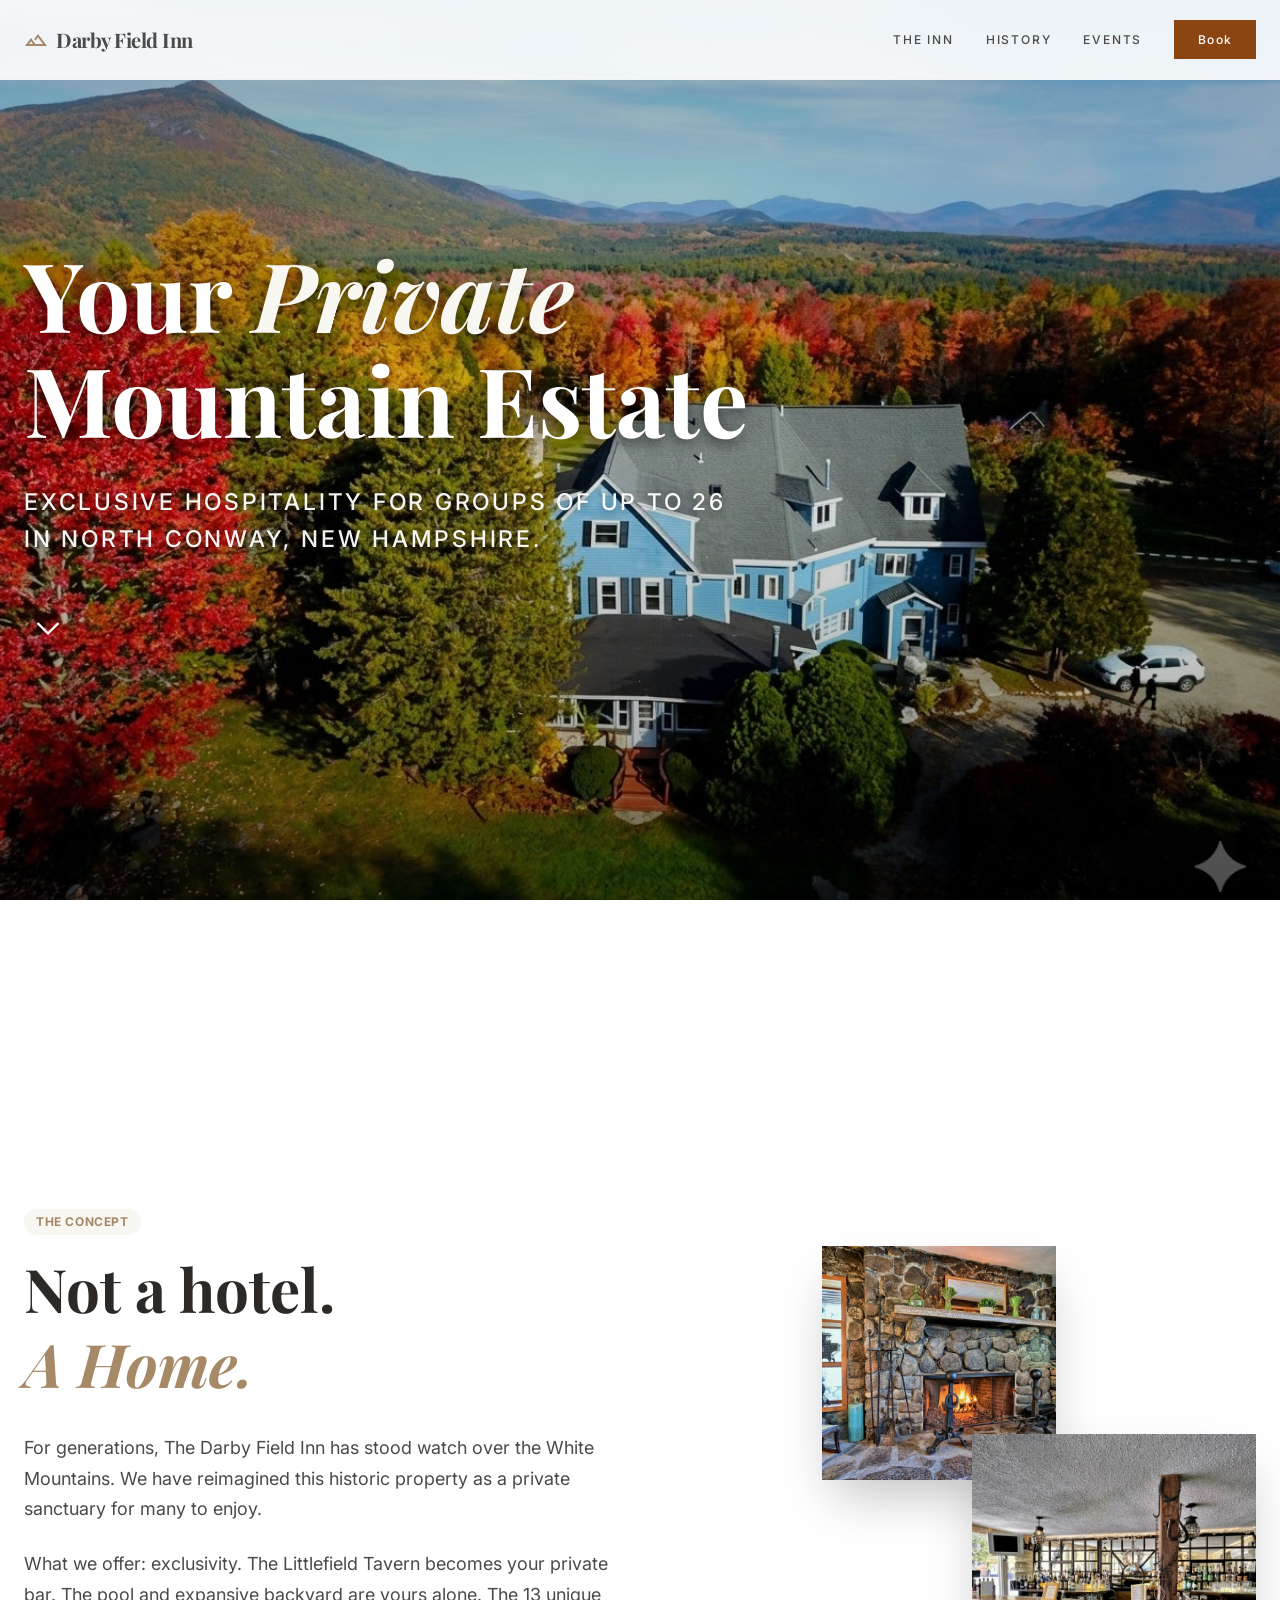
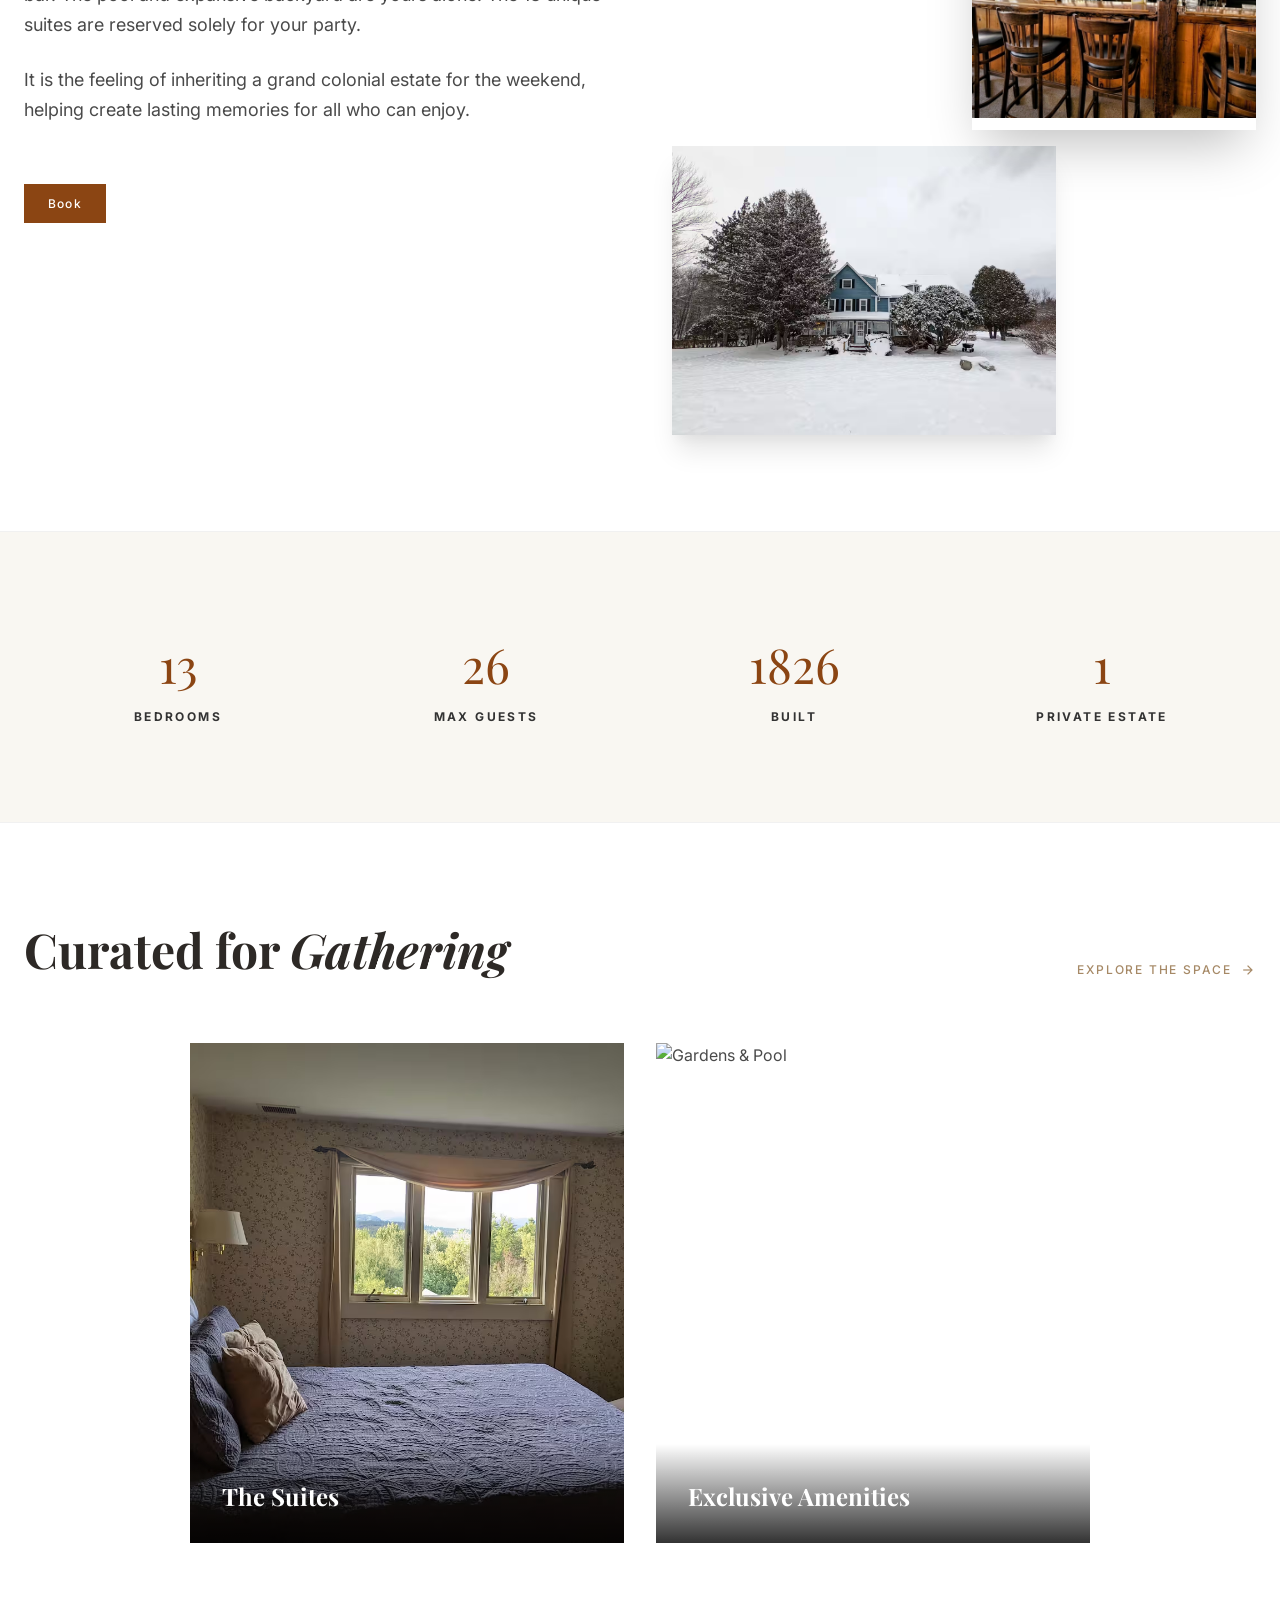
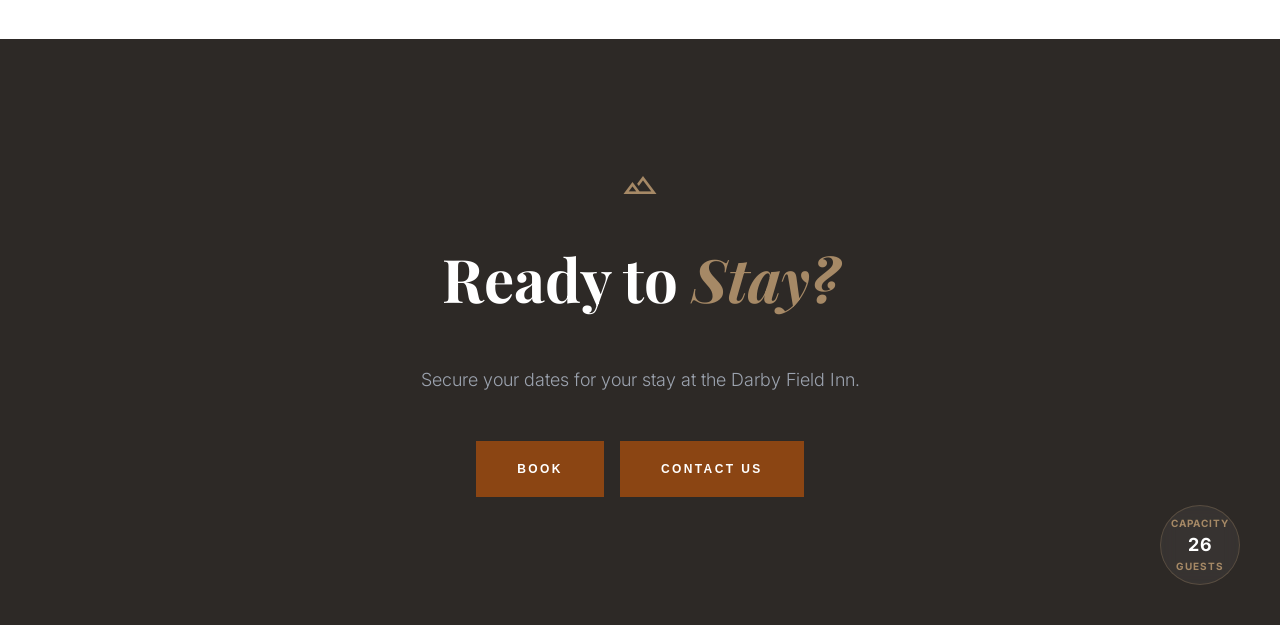
==== index.html @ e60167ac "Add Contact Us button and modal to footers" ====
<!DOCTYPE html>
<html lang="en">

<head>
  <meta charset="UTF-8">
  <meta name="viewport" content="width=device-width, initial-scale=1.0">
  <title>Darby Field Inn | Luxury Mountain Retreat</title>
  <meta name="description"
    content="Exclusive hospitality for groups of up to 26 in North Conway, New Hampshire. Your private sanctuary in the White Mountains.">

  <!-- Design System -->
  <link rel="stylesheet" href="design-system/css/index.css">

  <!-- Material Symbols -->
  <link href="https://fonts.googleapis.com/css2?family=Material+Symbols+Outlined:opsz,wght,FILL,GRAD@24,400,0,0"
    rel="stylesheet">

  <style>
    /* Hero specific styles */
    .hero {
      background: url('assets/images/Darby home hero.jpg') no-repeat center center/cover;
      height: 100vh;
      display: flex;
      align-items: center;
      position: relative;
    }

    .hero-content {
      z-index: 2;
    }

    .animate-float {
      animation: float 3s ease-in-out infinite;
    }

    @keyframes float {

      0%,
      100% {
        transform: translateY(0);
      }

      50% {
        transform: translateY(-10px);
      }
    }

    /* Stats Item */
    .stat-item {
      text-align: center;
    }

    .stat-value {
      font-size: var(--font-size-5xl);
      color: var(--color-primary);
      margin-bottom: var(--spacing-2);
      font-family: var(--font-family-display);
    }

    .stat-label {
      font-size: var(--font-size-xs);
      font-weight: var(--font-weight-bold);
      text-transform: uppercase;
      letter-spacing: 0.2em;
      color: var(--color-gray-dark);
    }

    /* Card Image Overlays */
    .card-grid-item {
      position: relative;
      height: 500px;
      overflow: hidden;
    }

    .card-grid-item img {
      width: 100%;
      height: 100%;
      object-fit: cover;
      transition: transform var(--transition-slow);
    }

    .card-grid-item:hover img {
      transform: scale(1.05);
    }

    .card-overlay {
      position: absolute;
      bottom: 0;
      left: 0;
      right: 0;
      padding: var(--spacing-8);
      background: linear-gradient(transparent, rgba(0, 0, 0, 0.8));
      color: var(--color-white);
    }

    /* Capacity Badge */
    .capacity-badge {
      position: absolute;
      bottom: 2.5rem;
      right: 2.5rem;
      width: 5rem;
      height: 5rem;
      border-radius: 9999px;
      border: 1px solid rgba(166, 137, 102, 0.3);
      display: flex;
      flex-direction: column;
      align-items: center;
      justify-content: center;
      background: rgba(255, 255, 255, 0.05);
      backdrop-filter: blur(8px);
      font-size: 10px;
      text-transform: uppercase;
      letter-spacing: 0.1em;
      font-weight: 700;
      z-index: 20;
    }

    .capacity-badge span:not(.number) {
      color: var(--color-estate-gold);
    }

    .capacity-badge .number {
      font-size: 1.125rem;
      font-weight: 700;
      line-height: 1.75rem;
      color: white;
    }
  </style>
</head>

<body>

  <!-- Navigation -->
  <nav class="fixed top-0 w-full z-50 bg-white/90 dark:bg-zinc-900/90 backdrop-blur-sm border-b border-gray-100 dark:border-zinc-800"
    style="position: fixed; top: 0; width: 100%; z-index: 100; background: rgba(255,255,255,0.9); backdrop-filter: blur(10px); border-bottom: 1px solid var(--color-gray-soft); height: 80px;">
    <div class="max-w-7xl mx-auto px-6 h-20 flex items-center justify-between" style="height: 100%; display: flex; align-items: center; justify-content: space-between; max-width: 1280px; margin: 0 auto; padding: 0 1.5rem;">
      <div class="flex items-center gap-2" style="display: flex; align-items: center; gap: 8px;">
        <span class="material-symbols-outlined text-gold">landscape</span>
        <span class="font-display text-xl tracking-tight font-bold"
          style="font-family: var(--font-family-display); font-weight: bold; font-size: 1.25rem; letter-spacing: -0.025em;">Darby Field Inn</span>
      </div>
      <div class="hidden md:flex items-center space-x-8 text-xs uppercase tracking-widest font-medium" style="display: flex; align-items: center; gap: 2rem; font-size: 0.75rem; text-transform: uppercase; letter-spacing: 0.1em; font-weight: 500;">
        <a href="Estate%20page/the-estate.html" class="nav-link" style="text-decoration: none; color: inherit; transition: color 0.2s;">The Inn</a>
        <a href="History%20page/history.html" class="nav-link" style="text-decoration: none; color: inherit; transition: color 0.2s;">History</a>
        <a href="Events%20page/events.html" class="nav-link" style="text-decoration: none; color: inherit; transition: color 0.2s;">Events</a>
        <button class="button">Book</button>
      </div>
    </div>
  </nav>

  <!-- Hero Section -->
  <section class="hero">
    <div class="hero-gradient-overlay absolute inset-0"></div>
    <div class="container hero-content text-white">
      <h1
        style="font-family: var(--font-family-display); font-size: 6rem; max-width: 900px; line-height: 1.1; color: var(--color-white); text-shadow: 0 4px 15px rgba(0,0,0,0.6);">
        Your <span class="serif-italic" style="color: var(--color-estate-cream);">Private</span><br>Mountain Estate
      </h1>
      <p class="uppercase-tracking-wide"
        style="font-size: clamp(1.125rem, 1.8vw, 1.5rem); margin-top: var(--spacing-8); max-width: 720px; opacity: 0.95; font-weight: 500; letter-spacing: 0.12em; line-height: 1.6; text-shadow: 0 2px 10px rgba(0,0,0,0.45);">
        Exclusive hospitality for groups of up to 26 in North Conway, New Hampshire.
      </p>
      <div style="margin-top: var(--spacing-12);">
        <span class="material-symbols-outlined animate-float"
          style="font-size: 3rem; font-weight: 300;">expand_more</span>
      </div>
    </div>
  </section>

  <!-- Concept Section -->
  <section class="py-24">
    <div class="container grid lg:grid-cols-2 gap-16 items-center">
      <div>
        <span class="badge" style="margin-bottom: var(--spacing-4);">The Concept</span>
        <h2 style="font-size: var(--font-size-6xl); margin-bottom: var(--spacing-8);">
          Not a hotel.<br><span class="serif-italic text-gold">A Home.</span>
        </h2>
        <div style="color: var(--color-text-body); font-size: var(--font-size-lg); line-height: 1.7;">
          <p style="margin-bottom: var(--spacing-6);">
            For generations, The Darby Field Inn has stood watch over the White Mountains. 
            We have reimagined this historic property as a private sanctuary for many to enjoy.
          </p>
          <p style="margin-bottom: var(--spacing-6);">
            What we offer: exclusivity. The Littlefield Tavern becomes your private bar. 
            The pool and expansive backyard are yours alone. The 13 unique suites are reserved solely for your party.
          </p>
          <p>
            It is the feeling of inheriting a grand colonial estate for the weekend, 
            helping create lasting memories for all who can enjoy.
          </p>
        </div>
        <button class="button" style="margin-top: var(--spacing-10);">Book</button>
      </div>

      <!-- Overlapping Images -->
      <div class="grid grid-cols-12 grid-rows-12 gap-4 h-[600px] relative">
        <div class="col-span-8 row-span-8 overflow-hidden" style="box-shadow: var(--shadow-xl);">
          <img
            src="assets/images/Darby house winter.avif"
            alt="Darby Field Inn in winter">
        </div>
        <div class="col-start-4 col-span-5 row-start-5 row-span-4 z-10 border-8 border-white shadow-2xl">
          <img
            src="assets/images/Darby fireplace new.png"
            alt="Cozy fireplace detail">
        </div>
        <div class="col-start-7 col-span-6 row-start-8 row-span-5 z-20 border-8 border-white shadow-2xl">
          <img
            src="assets/images/Darby tavern bar new.png"
            alt="The Littlefield Tavern bar">
        </div>
      </div>
    </div>
  </section>

  <!-- Stats Section -->
  <section class="py-24"
    style="background-color: var(--color-estate-cream); border-top: 1px solid var(--color-gray-soft); border-bottom: 1px solid var(--color-gray-soft);">
    <div class="container grid grid-cols-4 gap-12">
      <div class="stat-item">
        <div class="stat-value">13</div>
        <div class="stat-label">Bedrooms</div>
      </div>
      <div class="stat-item">
        <div class="stat-value">26</div>
        <div class="stat-label">Max Guests</div>
      </div>
      <div class="stat-item">
        <div class="stat-value">1826</div>
        <div class="stat-label">Built</div>
      </div>
      <div class="stat-item">
        <div class="stat-value">1</div>
        <div class="stat-label">Private Estate</div>
      </div>
    </div>
  </section>

  <!-- Spaces Section -->
  <section class="py-24">
    <div class="container">
      <div
        style="display: flex; align-items: flex-end; justify-content: space-between; margin-bottom: var(--spacing-16);">
        <h2 style="font-size: var(--font-size-5xl);">Curated for <span class="serif-italic">Gathering</span></h2>
        <a href="Estate%20page/the-estate.html" class="nav-link"
          style="display: flex; align-items: center; gap: 8px; color: var(--color-estate-gold);">
          Explore the Space
          <span class="material-symbols-outlined" style="font-size: 1rem;">arrow_forward</span>
        </a>
      </div>

      <div class="grid grid-cols-1 lg:grid-cols-2 gap-8 mx-auto" style="max-width: 900px;">
        <!-- Suites -->
        <div class="card-grid-item">
          <img
            src="assets/images/Darby Bedroom.avif"
            alt="The Suites">
          <div class="card-overlay">
            <h3 style="color: white; font-size: var(--font-size-2xl); margin-top: 5px;">The Suites</h3>
          </div>
        </div>

        <!-- Grounds -->
        <div class="card-grid-item">
          <img
            src="assets/images/Darby Pool.png"
            alt="Gardens & Pool">
          <div class="card-overlay">
            <h3 style="color: white; font-size: var(--font-size-2xl); margin-top: 5px;">Exclusive Amenities</h3>
          </div>
        </div>
      </div>
    </div>
  </section>

  <!-- Footer -->
  <footer class="py-32 relative overflow-hidden" style="background-color: var(--color-estate-brown); color: white; display: flex; justify-content: center; align-items: center; text-align: center;">
    <div class="relative z-10" style="max-width: 48rem; width: 100%; padding-left: 1.5rem; padding-right: 1.5rem; display: flex; flex-direction: column; align-items: center;">
      <div style="margin-bottom: 2rem;">
        <span class="material-symbols-outlined text-4xl text-gold" style="font-size: 2.25rem; color: var(--color-estate-gold);">landscape</span>
      </div>
      <h2 class="font-display leading-tight" style="font-size: clamp(3rem, 5vw, 3.75rem); margin-bottom: 2rem; color: white; text-align: center;">
        Ready to <span class="serif-italic" style="color: var(--color-estate-gold);">Stay?</span>
      </h2>
      <p style="color: #9CA3AF; margin-bottom: 3rem; font-size: 1.125rem; font-weight: 300; font-family: var(--font-family-sans); text-align: center; max-width: 42rem;">
        Secure your dates for your stay at the Darby Field Inn.
      </p>
      <div style="display: flex; gap: 1rem; flex-wrap: wrap; justify-content: center;">
        <button class="hover:bg-opacity-90 transition-all" 
                style="background-color: var(--color-primary); color: white; padding: 1.25rem 2.5rem; border: 1px solid var(--color-primary); font-size: 0.75rem; font-weight: 700; text-transform: uppercase; letter-spacing: 0.2em; cursor: pointer;">
          Book
        </button>
        <button class="hover:bg-opacity-90 transition-all" onclick="openModal()"
                style="background-color: var(--color-primary); color: white; padding: 1.25rem 2.5rem; border: 1px solid var(--color-primary); font-size: 0.75rem; font-weight: 700; text-transform: uppercase; letter-spacing: 0.2em; cursor: pointer;">
          Contact Us
        </button>
      </div>
    </div>

    <div class="capacity-badge">
      <span>Capacity</span>
      <span class="number">26</span>
      <span>Guests</span>
    </div>
  </footer>

  <div id="contactModal" tabindex="-1" aria-hidden="true" style="position: fixed; top: 0; left: 0; right: 0; bottom: 0; z-index: 1000; background-color: rgba(0,0,0,0.6); display: none; align-items: center; justify-content: center; backdrop-filter: blur(4px);">
      <div style="position: relative; padding: 1rem; width: 100%; max-width: 32rem; max-height: 100%;">
          <div style="position: relative; background-color: white; box-shadow: 0 10px 15px -3px rgba(0, 0, 0, 0.1), 0 4px 6px -2px rgba(0, 0, 0, 0.05); border: 1px solid var(--color-estate-gold); border-radius: 2px;">
              <div style="display: flex; align-items: center; justify-content: space-between; padding: 1.5rem; border-bottom: 1px solid var(--color-gray-soft);">
                  <h3 style="font-size: 1.5rem; font-weight: 600; color: #111827; font-family: var(--font-family-display);">
                      Contact Us
                  </h3>
                  <button type="button" onclick="closeModal()" style="color: #9CA3AF; background: transparent; border: none; cursor: pointer; display: flex; align-items: center; justify-content: center; width: 2rem; height: 2rem;">
                      <svg style="width: 1rem; height: 1rem;" aria-hidden="true" xmlns="http://www.w3.org/2000/svg" fill="none" viewBox="0 0 14 14">
                          <path stroke="currentColor" stroke-linecap="round" stroke-linejoin="round" stroke-width="2" d="m1 1 6 6m0 0 6 6M7 7l6-6M7 7l-6 6"/>
                      </svg>
                      <span style="position: absolute; width: 1px; height: 1px; padding: 0; margin: -1px; overflow: hidden; clip: rect(0, 0, 0, 0); border: 0;">Close modal</span>
                  </button>
              </div>
              <div style="padding: 1.5rem;">
                  <p style="font-size: 1rem; line-height: 1.7; color: #4B5563; font-family: var(--font-family-sans);">
                      We are currently taking inquiries for all booking forms through our Airbnb listing. Please navigate through our booking links to find contact information and contact us through there. Thank you!
                  </p>
              </div>
          </div>
      </div>
  </div>
  <script>
    function openModal() {
        document.getElementById('contactModal').style.display = 'flex';
        document.body.style.overflow = 'hidden';
    }
    function closeModal() {
        document.getElementById('contactModal').style.display = 'none';
        document.body.style.overflow = '';
    }
    window.onclick = function(event) {
        var modal = document.getElementById('contactModal');
        if (event.target == modal) {
            closeModal();
        }
    }
  </script>

</body>

</html>
---- design-system/css/index.css ----
@import 'tokens.css';
@import 'typography.css';
@import 'layout.css';
@import 'components.css';

/* Global Styles */
* {
    box-sizing: border-box;
}

body {
    margin: 0;
    padding: 0;
    background-color: var(--color-white);
}

img {
    max-width: 100%;
    display: block;
}

a {
    text-decoration: none;
    color: inherit;
}

/* Custom Base Styles */
section {
    position: relative;
}

.hero-gradient-overlay {
    background: linear-gradient(to bottom, rgba(0, 0, 0, 0.3) 0%, rgba(0, 0, 0, 0.1) 50%, rgba(0, 0, 0, 0.4) 100%);
}

.text-white {
    color: var(--color-white);
}

.text-gold {
    color: var(--color-estate-gold);
}

.text-cream {
    color: var(--color-estate-cream);
}

.bg-cream {
    background-color: var(--color-estate-cream);
}

.bg-dark {
    background-color: var(--color-black);
}

.border-gold {
    border-color: var(--color-estate-gold);
}

.z-10 {
    z-index: 10;
}

.z-20 {
    z-index: 20;
}

.z-50 {
    z-index: 50;
}

.pt-20 {
    padding-top: 5rem;
}

.pb-24 {
    padding-bottom: 6rem;
}

.py-24 {
    padding-top: 6rem;
    padding-bottom: 6rem;
}

.py-32 {
    padding-top: 8rem;
    padding-bottom: 8rem;
}

.gap-16 {
    gap: 4rem;
}

.gap-8 {
    gap: 2rem;
}

.gap-4 {
    gap: 1rem;
}

.grid-cols-12 {
    grid-template-columns: repeat(12, 1fr);
}

.grid-rows-12 {
    grid-template-rows: repeat(12, 1fr);
}

.col-span-8 {
    grid-column: span 8 / span 8;
}

.col-span-5 {
    grid-column: span 5 / span 5;
}

.col-span-6 {
    grid-column: span 6 / span 6;
}

.row-span-8 {
    grid-row: span 8 / span 8;
}

.row-span-4 {
    grid-row: span 4 / span 4;
}

.row-span-5 {
    grid-row: span 5 / span 5;
}

.col-start-4 {
    grid-column-start: 4;
}

.col-start-7 {
    grid-column-start: 7;
}

.row-start-5 {
    grid-row-start: 5;
}

.row-start-8 {
    grid-row-start: 8;
}

.shadow-2xl {
    box-shadow: var(--shadow-2xl);
}

.border-8 {
    border-width: 8px;
}

.border-white {
    border-color: var(--color-white);
}
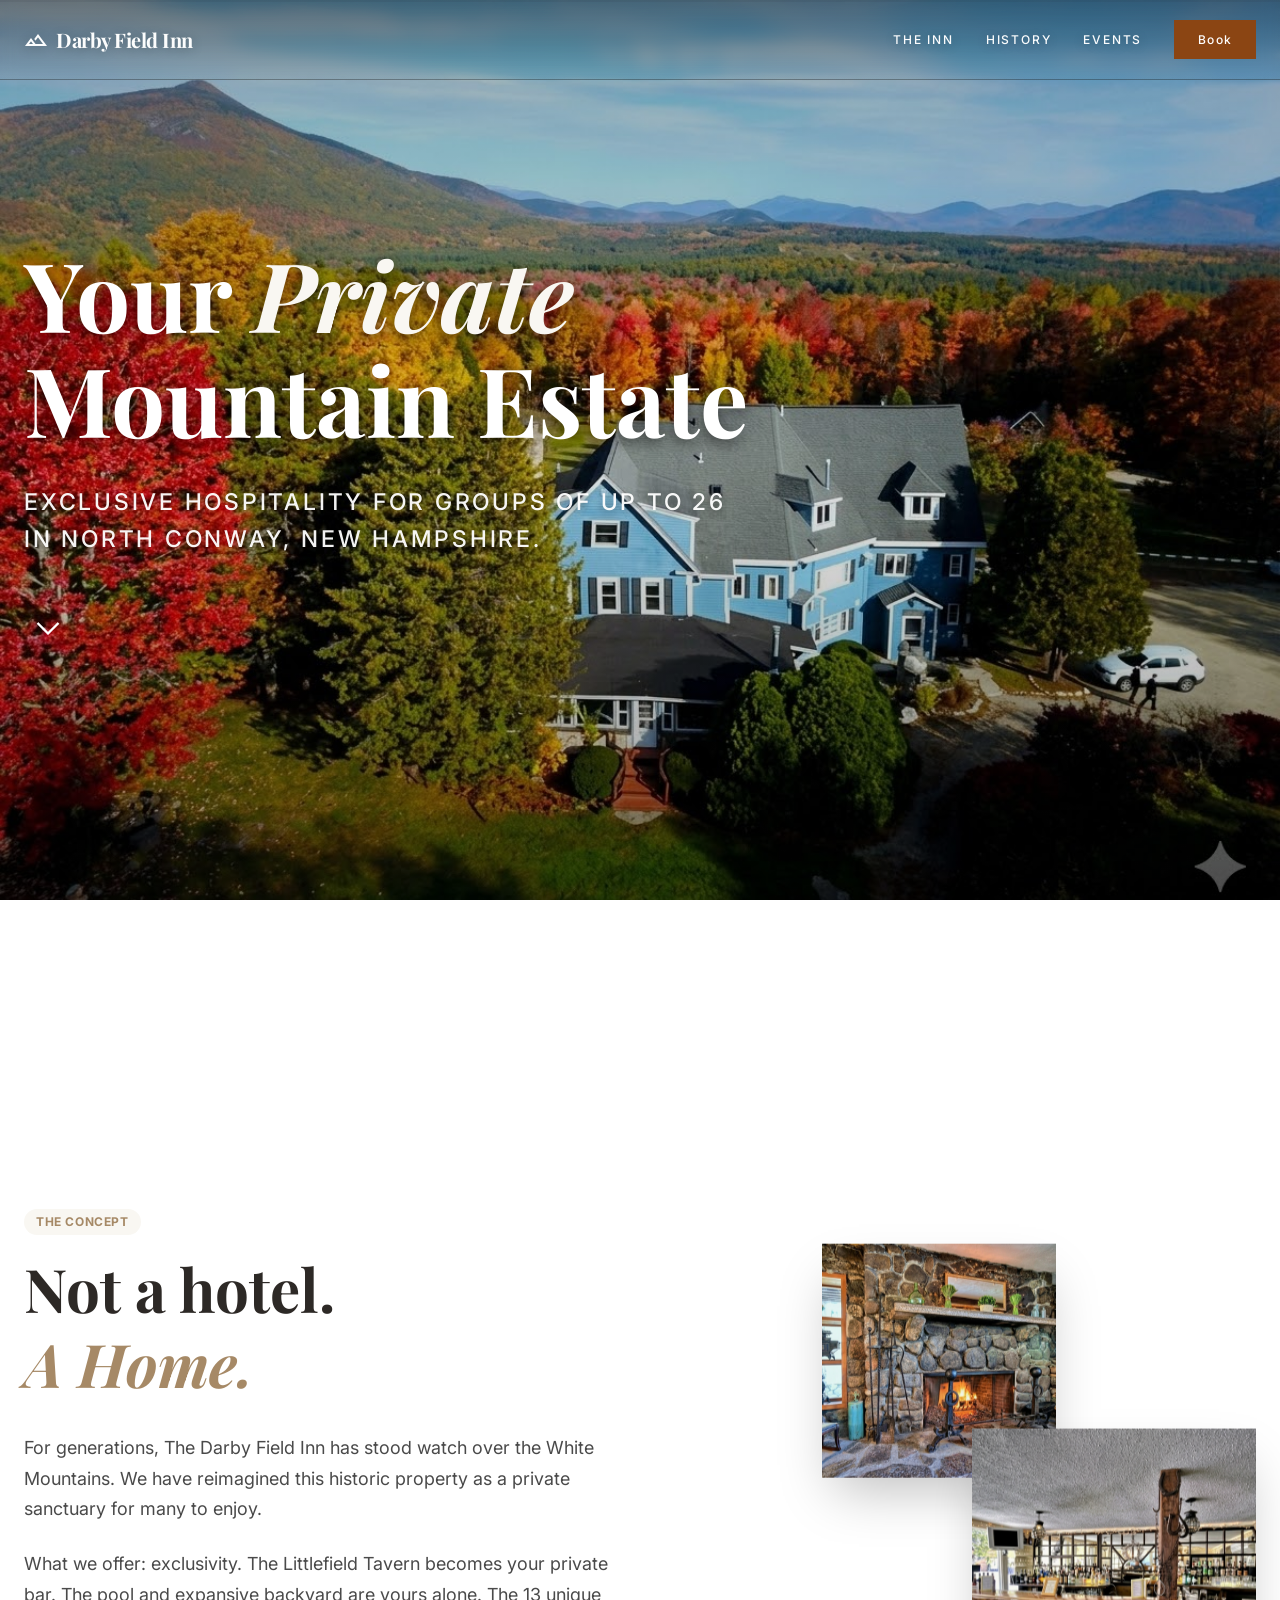
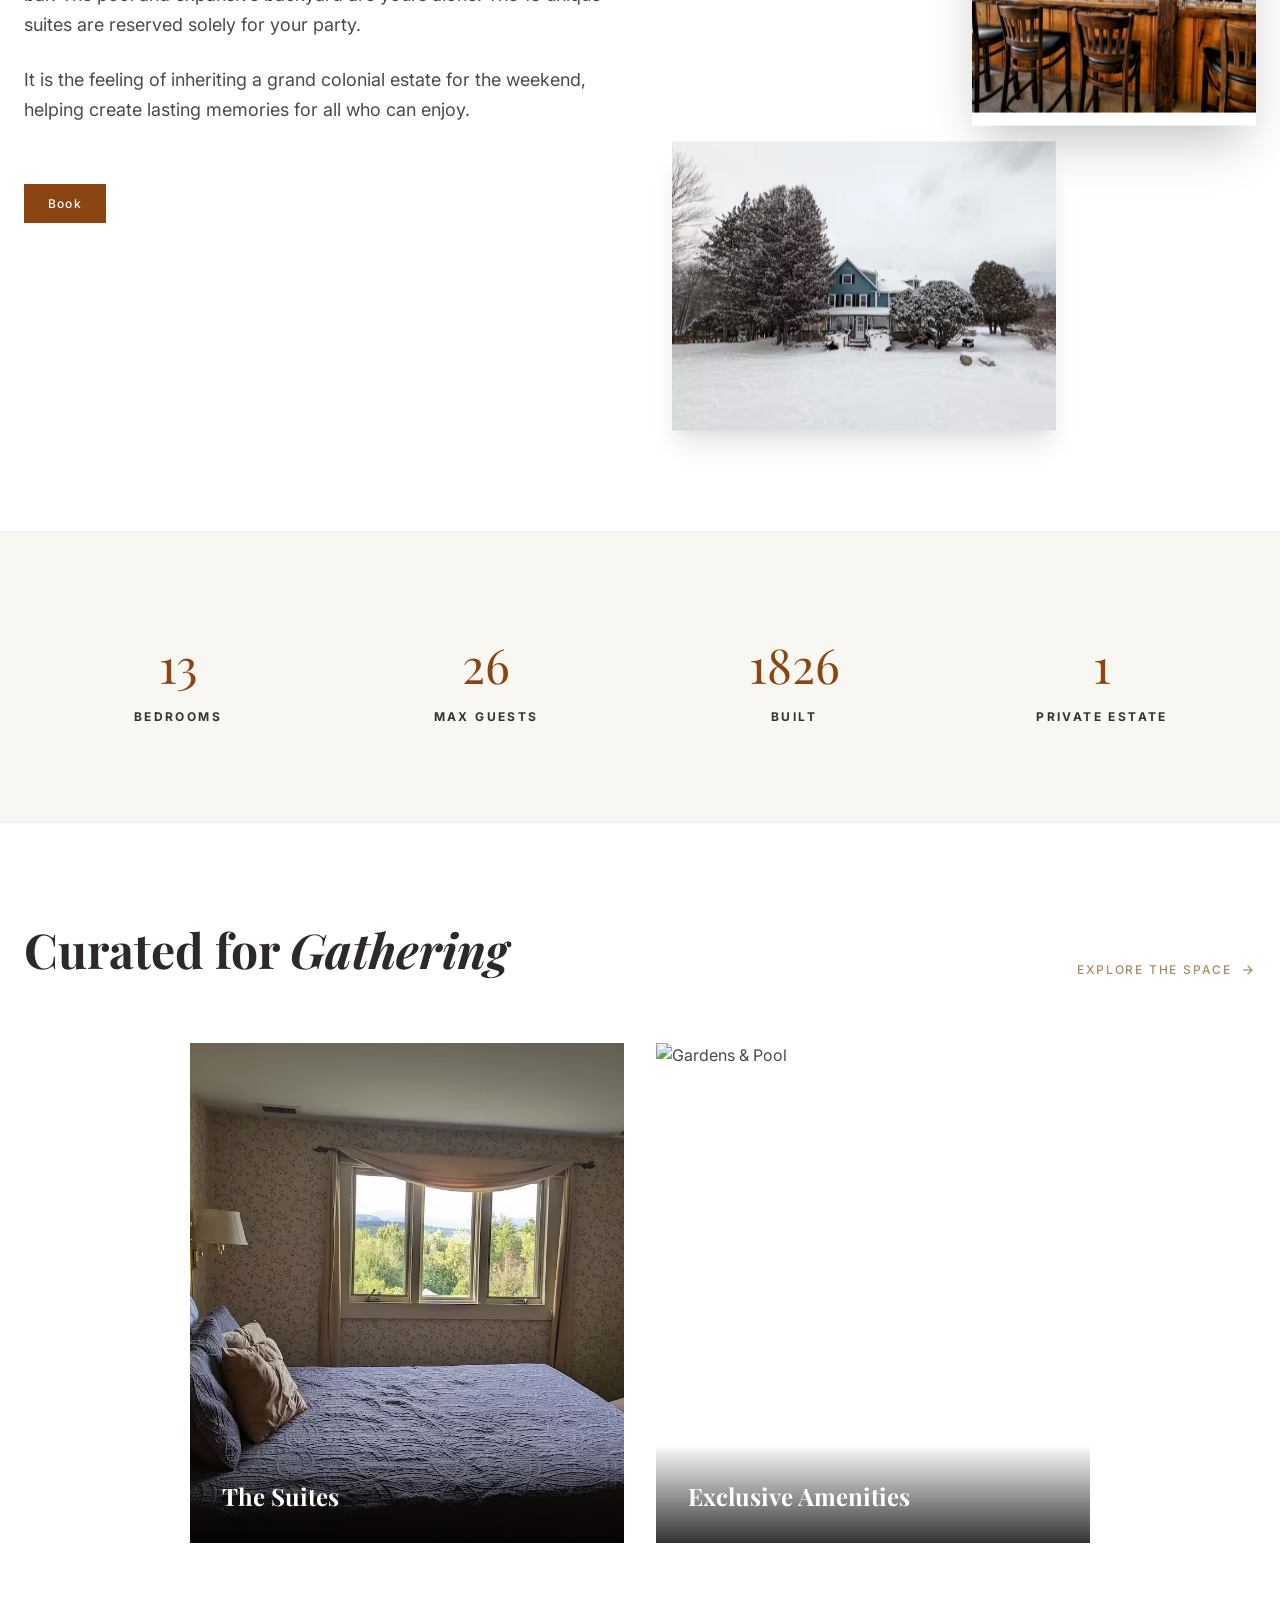
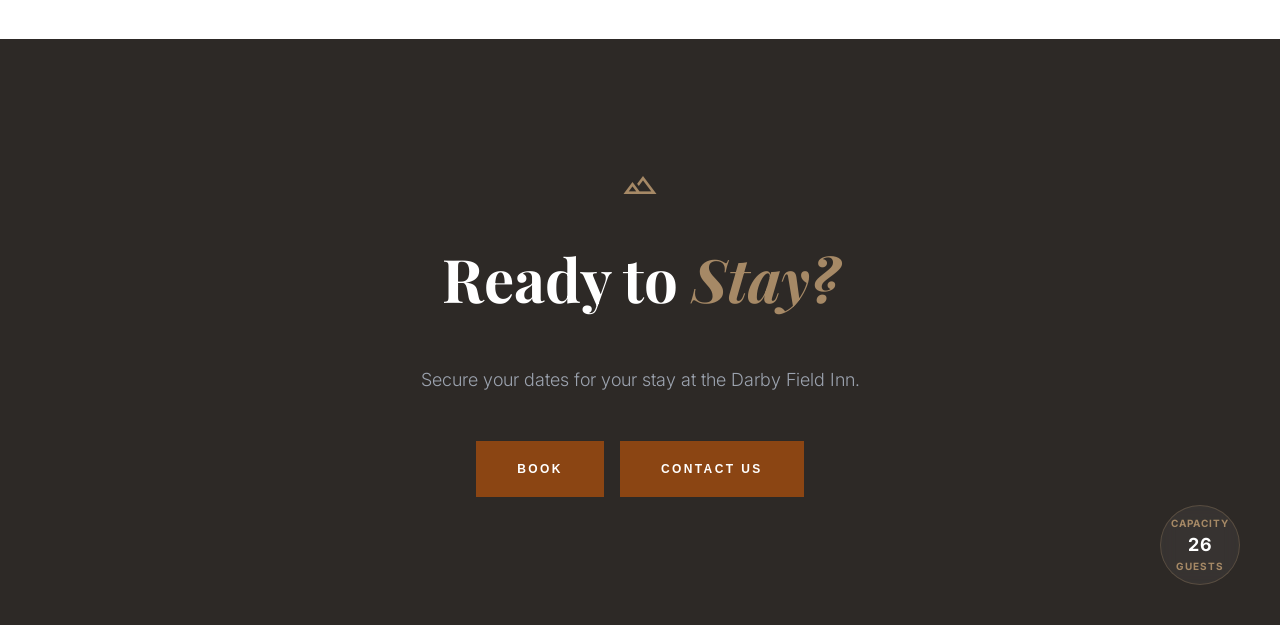
==== commit 43eae929: "Improve responsiveness and add Cloud Run deploy setup" ====
--- a/index.html
+++ b/index.html
@@ -10,10 +10,12 @@
 
   <!-- Design System -->
   <link rel="stylesheet" href="design-system/css/index.css">
+  <link rel="stylesheet" href="design-system/css/scroll-experience.css">
 
   <!-- Material Symbols -->
   <link href="https://fonts.googleapis.com/css2?family=Material+Symbols+Outlined:opsz,wght,FILL,GRAD@24,400,0,0"
     rel="stylesheet">
+  <script src="design-system/js/scroll-experience.js" defer></script>
 
   <style>
     /* Hero specific styles */
@@ -131,15 +133,15 @@
 <body>
 
   <!-- Navigation -->
-  <nav class="fixed top-0 w-full z-50 bg-white/90 dark:bg-zinc-900/90 backdrop-blur-sm border-b border-gray-100 dark:border-zinc-800"
+  <nav class="site-nav fixed top-0 w-full z-50 bg-white/90 dark:bg-zinc-900/90 backdrop-blur-sm border-b border-gray-100 dark:border-zinc-800"
     style="position: fixed; top: 0; width: 100%; z-index: 100; background: rgba(255,255,255,0.9); backdrop-filter: blur(10px); border-bottom: 1px solid var(--color-gray-soft); height: 80px;">
-    <div class="max-w-7xl mx-auto px-6 h-20 flex items-center justify-between" style="height: 100%; display: flex; align-items: center; justify-content: space-between; max-width: 1280px; margin: 0 auto; padding: 0 1.5rem;">
-      <div class="flex items-center gap-2" style="display: flex; align-items: center; gap: 8px;">
+    <div class="site-nav-inner max-w-7xl mx-auto px-6 h-20 flex items-center justify-between" style="height: 100%; display: flex; align-items: center; justify-content: space-between; max-width: 1280px; margin: 0 auto; padding: 0 1.5rem;">
+      <div class="site-nav-brand flex items-center gap-2" style="display: flex; align-items: center; gap: 8px;">
         <span class="material-symbols-outlined text-gold">landscape</span>
-        <span class="font-display text-xl tracking-tight font-bold"
+        <span class="site-brand-text font-display text-xl tracking-tight font-bold"
           style="font-family: var(--font-family-display); font-weight: bold; font-size: 1.25rem; letter-spacing: -0.025em;">Darby Field Inn</span>
       </div>
-      <div class="hidden md:flex items-center space-x-8 text-xs uppercase tracking-widest font-medium" style="display: flex; align-items: center; gap: 2rem; font-size: 0.75rem; text-transform: uppercase; letter-spacing: 0.1em; font-weight: 500;">
+      <div class="site-nav-desktop hidden md:flex items-center space-x-8 text-xs uppercase tracking-widest font-medium" style="display: flex; align-items: center; gap: 2rem; font-size: 0.75rem; text-transform: uppercase; letter-spacing: 0.1em; font-weight: 500;">
         <a href="Estate%20page/the-estate.html" class="nav-link" style="text-decoration: none; color: inherit; transition: color 0.2s;">The Inn</a>
         <a href="History%20page/history.html" class="nav-link" style="text-decoration: none; color: inherit; transition: color 0.2s;">History</a>
         <a href="Events%20page/events.html" class="nav-link" style="text-decoration: none; color: inherit; transition: color 0.2s;">Events</a>
@@ -194,17 +196,17 @@
 
       <!-- Overlapping Images -->
       <div class="grid grid-cols-12 grid-rows-12 gap-4 h-[600px] relative">
-        <div class="col-span-8 row-span-8 overflow-hidden" style="box-shadow: var(--shadow-xl);">
+        <div class="col-span-8 row-span-8 overflow-hidden" data-scroll-parallax data-scroll-speed="0.16" style="box-shadow: var(--shadow-xl);">
           <img
             src="assets/images/Darby house winter.avif"
             alt="Darby Field Inn in winter">
         </div>
-        <div class="col-start-4 col-span-5 row-start-5 row-span-4 z-10 border-8 border-white shadow-2xl">
+        <div class="col-start-4 col-span-5 row-start-5 row-span-4 z-10 border-8 border-white shadow-2xl" data-scroll-parallax data-scroll-speed="0.12">
           <img
             src="assets/images/Darby fireplace new.png"
             alt="Cozy fireplace detail">
         </div>
-        <div class="col-start-7 col-span-6 row-start-8 row-span-5 z-20 border-8 border-white shadow-2xl">
+        <div class="col-start-7 col-span-6 row-start-8 row-span-5 z-20 border-8 border-white shadow-2xl" data-scroll-parallax data-scroll-speed="0.24">
           <img
             src="assets/images/Darby tavern bar new.png"
             alt="The Littlefield Tavern bar">
@@ -239,7 +241,7 @@
   <!-- Spaces Section -->
   <section class="py-24">
     <div class="container">
-      <div
+      <div class="home-section-header"
         style="display: flex; align-items: flex-end; justify-content: space-between; margin-bottom: var(--spacing-16);">
         <h2 style="font-size: var(--font-size-5xl);">Curated for <span class="serif-italic">Gathering</span></h2>
         <a href="Estate%20page/the-estate.html" class="nav-link"
@@ -345,4 +347,4 @@
 
 </body>
 
-</html>+</html>
--- a/design-system/css/scroll-experience.css
+++ b/design-system/css/scroll-experience.css
@@ -0,0 +1,346 @@
+.scroll-progress-track {
+  position: fixed;
+  top: 0;
+  left: 0;
+  width: 100%;
+  height: 2px;
+  z-index: 9999;
+  pointer-events: none;
+  background: rgba(45, 41, 38, 0.08);
+}
+
+.scroll-progress-thumb {
+  width: 100%;
+  height: 100%;
+  transform-origin: left center;
+  transform: scaleX(0);
+  background: linear-gradient(90deg, rgba(166, 137, 102, 0.25), var(--color-estate-gold), rgba(166, 137, 102, 0.45));
+  transition: transform 80ms linear;
+}
+
+.site-nav {
+  position: fixed;
+  transition: background-color 240ms ease, box-shadow 240ms ease, border-color 240ms ease, backdrop-filter 240ms ease;
+}
+
+.site-nav-inner {
+  position: relative;
+}
+
+.site-nav-brand {
+  min-width: 0;
+}
+
+.site-brand-text {
+  display: inline-block;
+}
+
+.site-nav-desktop {
+  display: flex;
+  align-items: center;
+  gap: 2rem;
+}
+
+.site-nav-mobile-toggle {
+  display: none;
+  align-items: center;
+  justify-content: center;
+  width: 2.75rem;
+  height: 2.75rem;
+  padding: 0;
+  border: 1px solid rgba(255, 255, 255, 0.2);
+  border-radius: 999px;
+  background: transparent;
+  color: inherit;
+  cursor: pointer;
+  flex-shrink: 0;
+}
+
+.site-nav-mobile-panel {
+  display: none;
+  position: absolute;
+  top: calc(100% + 0.75rem);
+  left: 1rem;
+  right: 1rem;
+  z-index: 120;
+  padding: 1rem;
+  border: 1px solid rgba(45, 41, 38, 0.12);
+  border-radius: 1rem;
+  background: rgba(249, 247, 242, 0.98);
+  box-shadow: 0 16px 40px rgba(45, 41, 38, 0.12);
+  backdrop-filter: blur(12px);
+}
+
+.site-nav-mobile-open .site-nav-mobile-panel {
+  display: flex;
+  flex-direction: column;
+  gap: 0.75rem;
+}
+
+.site-nav-mobile-item {
+  display: block;
+  width: 100%;
+}
+
+.site-nav.site-nav-initial {
+  background: linear-gradient(180deg, rgba(18, 16, 14, 0.34) 0%, rgba(18, 16, 14, 0.18) 55%, rgba(18, 16, 14, 0.02) 100%) !important;
+  border-bottom-color: transparent !important;
+  box-shadow: none !important;
+  backdrop-filter: blur(8px) !important;
+}
+
+.site-nav .site-nav-color {
+  transition: color 240ms ease, text-shadow 240ms ease, opacity 240ms ease;
+}
+
+.site-nav.site-nav-initial .site-nav-color {
+  color: rgba(255, 255, 255, 0.98) !important;
+  text-shadow: 0 2px 12px rgba(0, 0, 0, 0.22);
+}
+
+.site-nav.site-nav-initial .site-nav-color:hover {
+  color: rgba(255, 255, 255, 0.84) !important;
+}
+
+.site-nav-mobile-panel .site-nav-color,
+.site-nav.site-nav-initial .site-nav-mobile-panel .site-nav-color,
+.site-nav.site-nav-mobile-open .site-nav-mobile-panel .site-nav-color {
+  color: var(--color-estate-brown) !important;
+  text-shadow: none !important;
+}
+
+.site-nav-mobile-panel .nav-link {
+  padding: 0.85rem 0.25rem;
+  font-size: 0.9rem;
+  letter-spacing: 0.12em;
+}
+
+.site-nav-mobile-panel .button,
+.site-nav-mobile-panel button {
+  width: 100%;
+  justify-content: center;
+}
+
+.site-nav-scrolled {
+  background: rgba(255, 255, 255, 0.95) !important;
+  border-bottom-color: rgba(166, 137, 102, 0.26) !important;
+  box-shadow: 0 10px 24px rgba(45, 41, 38, 0.06) !important;
+  backdrop-filter: blur(12px) !important;
+}
+
+section {
+  scroll-margin-top: 6.5rem;
+}
+
+.reveal-on-scroll {
+  --reveal-delay: 0s;
+  opacity: 0;
+  transform: translateY(24px);
+  filter: blur(4px);
+  transition:
+    opacity 780ms cubic-bezier(0.22, 1, 0.36, 1),
+    transform 780ms cubic-bezier(0.22, 1, 0.36, 1),
+    filter 780ms cubic-bezier(0.22, 1, 0.36, 1);
+  transition-delay: var(--reveal-delay);
+  will-change: transform, opacity, filter;
+}
+
+.reveal-on-scroll.is-visible {
+  opacity: 1;
+  transform: translateY(0);
+  filter: blur(0);
+}
+
+[data-scroll-parallax] {
+  will-change: transform;
+}
+
+html {
+  scroll-behavior: smooth;
+}
+
+@media (prefers-reduced-motion: reduce) {
+  .scroll-progress-track {
+    display: none;
+  }
+
+  .reveal-on-scroll {
+    opacity: 1;
+    transform: none;
+    filter: none;
+    transition: none;
+  }
+
+  [data-scroll-parallax] {
+    transform: none !important;
+  }
+}
+
+@media (max-width: 767px) {
+  body {
+    overflow-x: hidden;
+  }
+
+  section {
+    overflow-x: clip;
+  }
+
+  .site-nav {
+    height: auto !important;
+  }
+
+  .site-nav-inner {
+    min-height: 4.5rem;
+    padding: 0.85rem 1rem !important;
+    gap: 0.75rem;
+  }
+
+  .site-nav-brand {
+    display: flex !important;
+    align-items: center !important;
+    gap: 0.5rem !important;
+    max-width: calc(100% - 3.5rem);
+  }
+
+  .site-nav-brand .site-brand-text,
+  .site-nav-brand > a,
+  .site-nav-brand > span:last-child {
+    font-size: clamp(1.25rem, 6vw, 1.7rem) !important;
+    line-height: 1.05 !important;
+    white-space: nowrap;
+  }
+
+  .site-nav-desktop {
+    display: none !important;
+  }
+
+  .site-nav-mobile-toggle {
+    display: inline-flex;
+  }
+
+  .site-nav.site-nav-mobile-open {
+    background: rgba(255, 255, 255, 0.98) !important;
+    border-bottom-color: transparent !important;
+    box-shadow: none !important;
+    backdrop-filter: blur(12px) !important;
+  }
+
+  .site-nav.site-nav-mobile-open .site-nav-brand .site-nav-color,
+  .site-nav.site-nav-mobile-open .site-nav-mobile-toggle .site-nav-color {
+    color: var(--color-estate-brown) !important;
+    text-shadow: none !important;
+  }
+
+  .site-nav.site-nav-mobile-open .site-nav-mobile-toggle {
+    border-color: rgba(45, 41, 38, 0.14);
+    background: rgba(255, 255, 255, 0.9);
+  }
+
+  .container,
+  .max-w-7xl {
+    padding-left: 1.25rem !important;
+    padding-right: 1.25rem !important;
+  }
+
+  .py-24 {
+    padding-top: 4rem !important;
+    padding-bottom: 4rem !important;
+  }
+
+  .py-32 {
+    padding-top: 5rem !important;
+    padding-bottom: 5rem !important;
+  }
+
+  .gap-16 {
+    gap: 2rem !important;
+  }
+
+  .hero {
+    min-height: 100svh;
+    height: auto !important;
+    padding-top: 5rem !important;
+  }
+
+  .hero-content {
+    padding-top: 6rem;
+    padding-bottom: 4.5rem;
+  }
+
+  .hero h1 {
+    font-size: clamp(3rem, 18vw, 5.25rem) !important;
+    line-height: 0.95 !important;
+    max-width: 100% !important;
+  }
+
+  .hero p {
+    font-size: clamp(1rem, 4.6vw, 1.2rem) !important;
+    letter-spacing: 0.08em !important;
+    max-width: 100% !important;
+  }
+
+  .hero .animate-float {
+    font-size: 2.25rem !important;
+  }
+
+  section h2 {
+    font-size: clamp(2.4rem, 11vw, 3.6rem) !important;
+  }
+
+  .grid.grid-cols-12.grid-rows-12 {
+    display: flex !important;
+    flex-direction: column;
+    height: auto !important;
+    gap: 1rem !important;
+  }
+
+  .grid.grid-cols-12.grid-rows-12 > div {
+    grid-column: auto !important;
+    grid-row: auto !important;
+  }
+
+  .grid.grid-cols-12.grid-rows-12 img {
+    width: 100%;
+    aspect-ratio: 4 / 3;
+    object-fit: cover;
+  }
+
+  .grid.grid-cols-4 {
+    grid-template-columns: repeat(2, minmax(0, 1fr)) !important;
+    gap: 1.25rem !important;
+  }
+
+  .stat-value {
+    font-size: clamp(2.25rem, 10vw, 3rem) !important;
+  }
+
+  .home-section-header {
+    flex-direction: column !important;
+    align-items: flex-start !important;
+    gap: 1rem;
+    margin-bottom: 2rem !important;
+  }
+
+  .capacity-badge {
+    position: static !important;
+    right: auto !important;
+    bottom: auto !important;
+    margin-top: 2rem;
+  }
+
+  footer button {
+    width: 100%;
+    max-width: 18rem;
+  }
+}
+
+@media (min-width: 768px) {
+  .site-nav-mobile-toggle,
+  .site-nav-mobile-panel {
+    display: none !important;
+  }
+
+  .site-nav-desktop {
+    display: flex !important;
+  }
+}
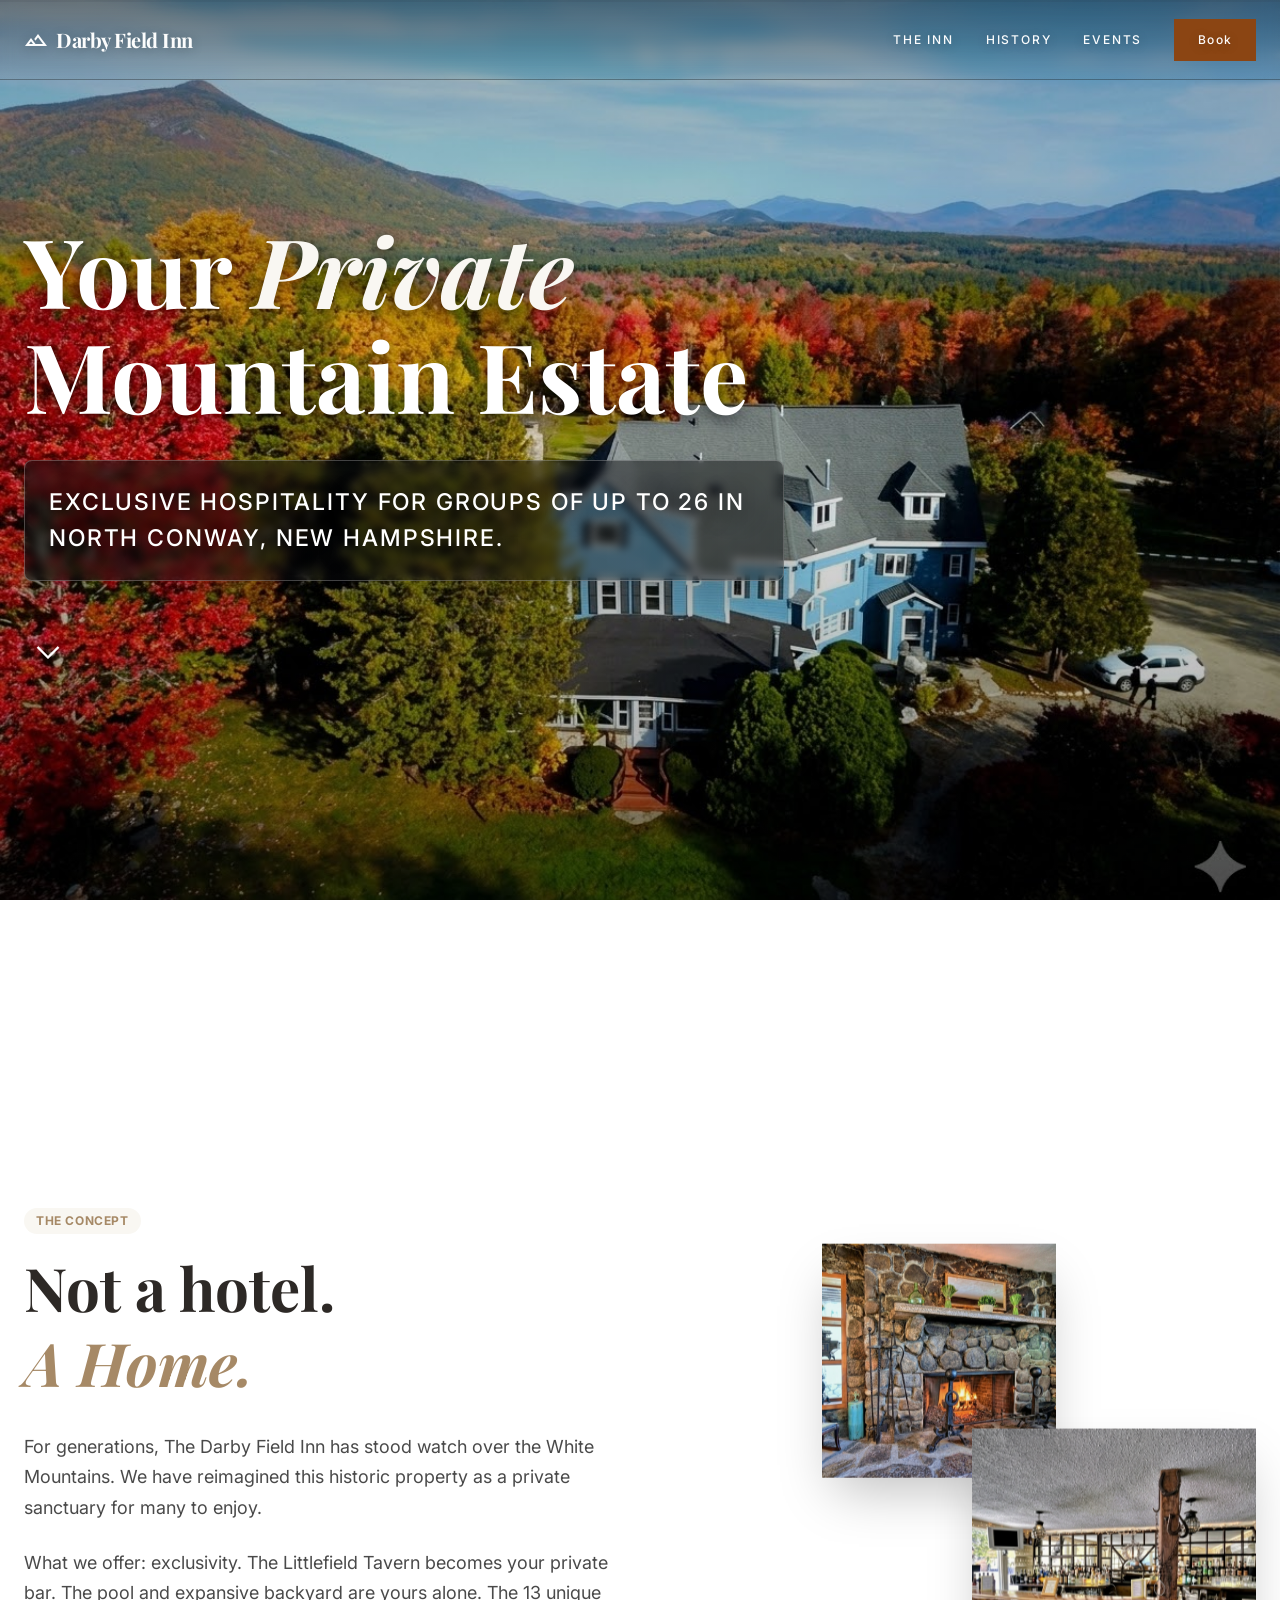
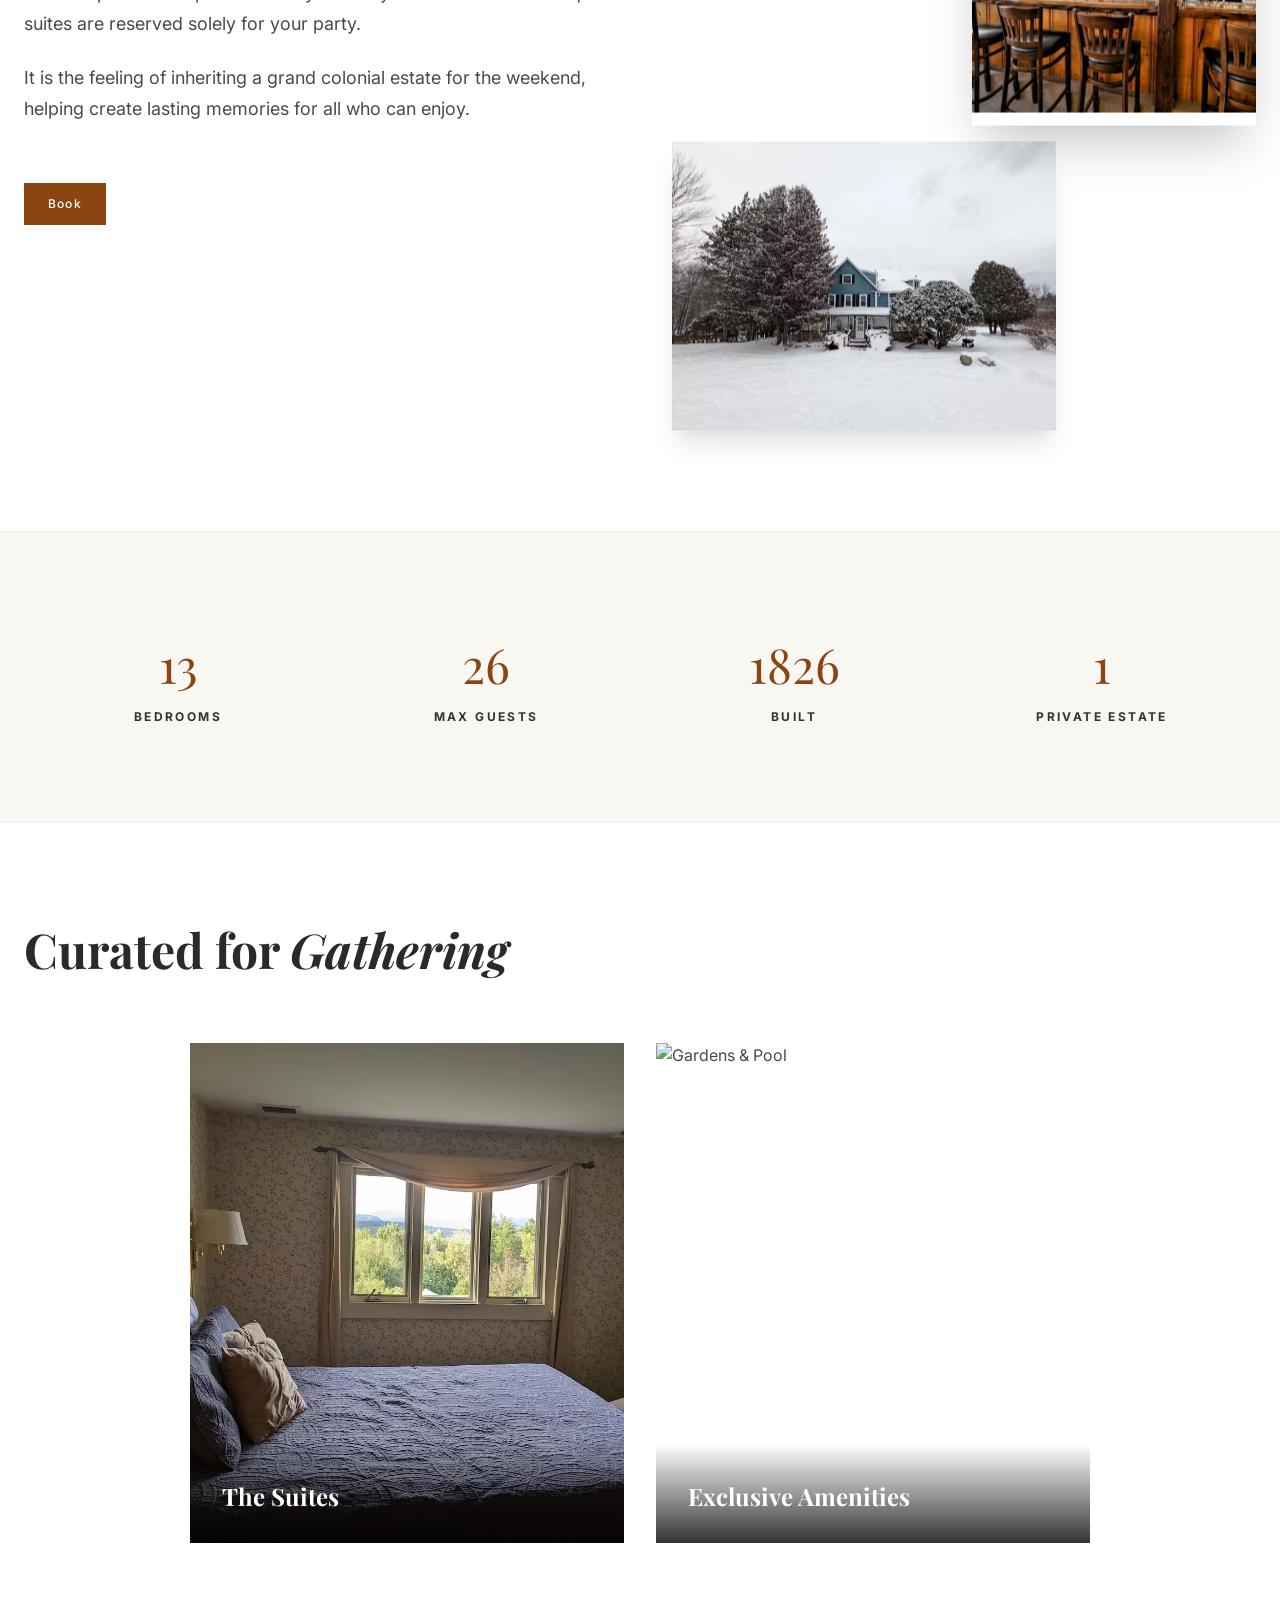
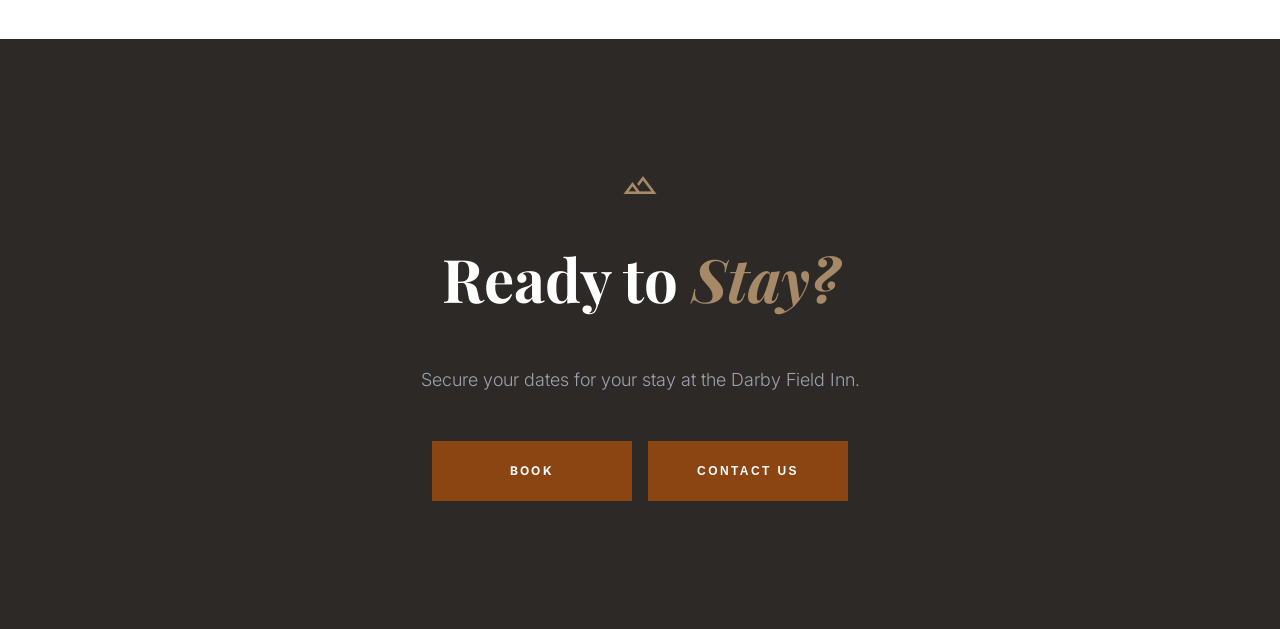
==== commit 57ca2f4a: "Align inn page links and CTA/button behavior for homepage" ====
--- a/index.html
+++ b/index.html
@@ -95,38 +95,6 @@
       color: var(--color-white);
     }
 
-    /* Capacity Badge */
-    .capacity-badge {
-      position: absolute;
-      bottom: 2.5rem;
-      right: 2.5rem;
-      width: 5rem;
-      height: 5rem;
-      border-radius: 9999px;
-      border: 1px solid rgba(166, 137, 102, 0.3);
-      display: flex;
-      flex-direction: column;
-      align-items: center;
-      justify-content: center;
-      background: rgba(255, 255, 255, 0.05);
-      backdrop-filter: blur(8px);
-      font-size: 10px;
-      text-transform: uppercase;
-      letter-spacing: 0.1em;
-      font-weight: 700;
-      z-index: 20;
-    }
-
-    .capacity-badge span:not(.number) {
-      color: var(--color-estate-gold);
-    }
-
-    .capacity-badge .number {
-      font-size: 1.125rem;
-      font-weight: 700;
-      line-height: 1.75rem;
-      color: white;
-    }
   </style>
 </head>
 
@@ -145,7 +113,8 @@
         <a href="Estate%20page/the-estate.html" class="nav-link" style="text-decoration: none; color: inherit; transition: color 0.2s;">The Inn</a>
         <a href="History%20page/history.html" class="nav-link" style="text-decoration: none; color: inherit; transition: color 0.2s;">History</a>
         <a href="Events%20page/events.html" class="nav-link" style="text-decoration: none; color: inherit; transition: color 0.2s;">Events</a>
-        <button class="button">Book</button>
+        <a class="button" href="https://www.airbnb.com/rooms/709580059103925346?source_impression_id=p3_1774135231_P3nJDFWGolF8yGQc"
+          target="_blank" rel="noopener noreferrer">Book</a>
       </div>
     </div>
   </nav>
@@ -158,10 +127,11 @@
         style="font-family: var(--font-family-display); font-size: 6rem; max-width: 900px; line-height: 1.1; color: var(--color-white); text-shadow: 0 4px 15px rgba(0,0,0,0.6);">
         Your <span class="serif-italic" style="color: var(--color-estate-cream);">Private</span><br>Mountain Estate
       </h1>
-      <p class="uppercase-tracking-wide"
-        style="font-size: clamp(1.125rem, 1.8vw, 1.5rem); margin-top: var(--spacing-8); max-width: 720px; opacity: 0.95; font-weight: 500; letter-spacing: 0.12em; line-height: 1.6; text-shadow: 0 2px 10px rgba(0,0,0,0.45);">
-        Exclusive hospitality for groups of up to 26 in North Conway, New Hampshire.
-      </p>
+      <div class="hero-copy-panel">
+        <p class="hero-copy uppercase-tracking-wide">
+          Exclusive hospitality for groups of up to 26 in North Conway, New Hampshire.
+        </p>
+      </div>
       <div style="margin-top: var(--spacing-12);">
         <span class="material-symbols-outlined animate-float"
           style="font-size: 3rem; font-weight: 300;">expand_more</span>
@@ -191,7 +161,8 @@
             helping create lasting memories for all who can enjoy.
           </p>
         </div>
-        <button class="button" style="margin-top: var(--spacing-10);">Book</button>
+        <a class="button" href="https://www.airbnb.com/rooms/709580059103925346?source_impression_id=p3_1774135231_P3nJDFWGolF8yGQc"
+          target="_blank" rel="noopener noreferrer" style="margin-top: var(--spacing-10);">Book</a>
       </div>
 
       <!-- Overlapping Images -->
@@ -244,33 +215,28 @@
       <div class="home-section-header"
         style="display: flex; align-items: flex-end; justify-content: space-between; margin-bottom: var(--spacing-16);">
         <h2 style="font-size: var(--font-size-5xl);">Curated for <span class="serif-italic">Gathering</span></h2>
-        <a href="Estate%20page/the-estate.html" class="nav-link"
-          style="display: flex; align-items: center; gap: 8px; color: var(--color-estate-gold);">
-          Explore the Space
-          <span class="material-symbols-outlined" style="font-size: 1rem;">arrow_forward</span>
-        </a>
       </div>
 
       <div class="grid grid-cols-1 lg:grid-cols-2 gap-8 mx-auto" style="max-width: 900px;">
         <!-- Suites -->
-        <div class="card-grid-item">
+        <a href="Estate%20page/the-estate.html" class="card-grid-item block">
           <img
             src="assets/images/Darby Bedroom.avif"
             alt="The Suites">
           <div class="card-overlay">
             <h3 style="color: white; font-size: var(--font-size-2xl); margin-top: 5px;">The Suites</h3>
           </div>
-        </div>
+        </a>
 
         <!-- Grounds -->
-        <div class="card-grid-item">
+        <a href="Estate%20page/the-estate.html" class="card-grid-item block">
           <img
             src="assets/images/Darby Pool.png"
             alt="Gardens & Pool">
           <div class="card-overlay">
             <h3 style="color: white; font-size: var(--font-size-2xl); margin-top: 5px;">Exclusive Amenities</h3>
           </div>
-        </div>
+        </a>
       </div>
     </div>
   </section>
@@ -287,23 +253,17 @@
       <p style="color: #9CA3AF; margin-bottom: 3rem; font-size: 1.125rem; font-weight: 300; font-family: var(--font-family-sans); text-align: center; max-width: 42rem;">
         Secure your dates for your stay at the Darby Field Inn.
       </p>
-      <div style="display: flex; gap: 1rem; flex-wrap: wrap; justify-content: center;">
-        <button class="hover:bg-opacity-90 transition-all" 
-                style="background-color: var(--color-primary); color: white; padding: 1.25rem 2.5rem; border: 1px solid var(--color-primary); font-size: 0.75rem; font-weight: 700; text-transform: uppercase; letter-spacing: 0.2em; cursor: pointer;">
+      <div class="footer-cta-row">
+        <a href="https://www.airbnb.com/rooms/709580059103925346?source_impression_id=p3_1774135231_P3nJDFWGolF8yGQc"
+          class="hover:bg-opacity-90 transition-all footer-cta-btn" target="_blank" rel="noopener noreferrer">
           Book
-        </button>
-        <button class="hover:bg-opacity-90 transition-all" onclick="openModal()"
-                style="background-color: var(--color-primary); color: white; padding: 1.25rem 2.5rem; border: 1px solid var(--color-primary); font-size: 0.75rem; font-weight: 700; text-transform: uppercase; letter-spacing: 0.2em; cursor: pointer;">
+        </a>
+        <button class="hover:bg-opacity-90 transition-all footer-cta-btn" onclick="openModal()">
           Contact Us
         </button>
       </div>
     </div>
 
-    <div class="capacity-badge">
-      <span>Capacity</span>
-      <span class="number">26</span>
-      <span>Guests</span>
-    </div>
   </footer>
 
   <div id="contactModal" tabindex="-1" aria-hidden="true" style="position: fixed; top: 0; left: 0; right: 0; bottom: 0; z-index: 1000; background-color: rgba(0,0,0,0.6); display: none; align-items: center; justify-content: center; backdrop-filter: blur(4px);">
--- a/design-system/css/index.css
+++ b/design-system/css/index.css
@@ -24,6 +24,33 @@
     color: inherit;
 }
 
+.footer-cta-row {
+  display: flex;
+  flex-wrap: wrap;
+  justify-content: center;
+  align-items: stretch;
+  gap: 1rem;
+}
+
+.footer-cta-btn {
+  display: inline-flex;
+  justify-content: center;
+  align-items: center;
+  text-align: center;
+  box-sizing: border-box;
+  width: 12.5rem;
+  max-width: 100%;
+  padding: 1.25rem 2.5rem;
+  border: 1px solid var(--color-primary);
+  background-color: var(--color-primary);
+  color: var(--color-white);
+  font-size: 0.75rem;
+  font-weight: 700;
+  text-transform: uppercase;
+  letter-spacing: 0.2em;
+  cursor: pointer;
+}
+
 /* Custom Base Styles */
 section {
     position: relative;
@@ -33,6 +60,31 @@
     background: linear-gradient(to bottom, rgba(0, 0, 0, 0.3) 0%, rgba(0, 0, 0, 0.1) 50%, rgba(0, 0, 0, 0.4) 100%);
 }
 
+.hero-copy-panel {
+    display: inline-flex;
+    flex-direction: column;
+    gap: var(--spacing-2);
+    padding: var(--spacing-6);
+    margin-top: var(--spacing-8);
+    max-width: min(100%, 760px);
+    border-radius: var(--radius-md);
+    border: 1px solid var(--hero-copy-border);
+    background: var(--hero-copy-background);
+    box-shadow: var(--hero-copy-shadow);
+    backdrop-filter: blur(4px);
+}
+
+.hero-copy {
+    margin: 0;
+    font-size: clamp(1.125rem, 1.8vw, 1.5rem);
+    font-weight: 500;
+    letter-spacing: 0.08em;
+    line-height: 1.55;
+    color: var(--color-white);
+    text-shadow: var(--shadow-hero-text);
+    max-width: 100%;
+}
+
 .text-white {
     color: var(--color-white);
 }
@@ -157,4 +209,4 @@
 
 .border-white {
     border-color: var(--color-white);
-}+}
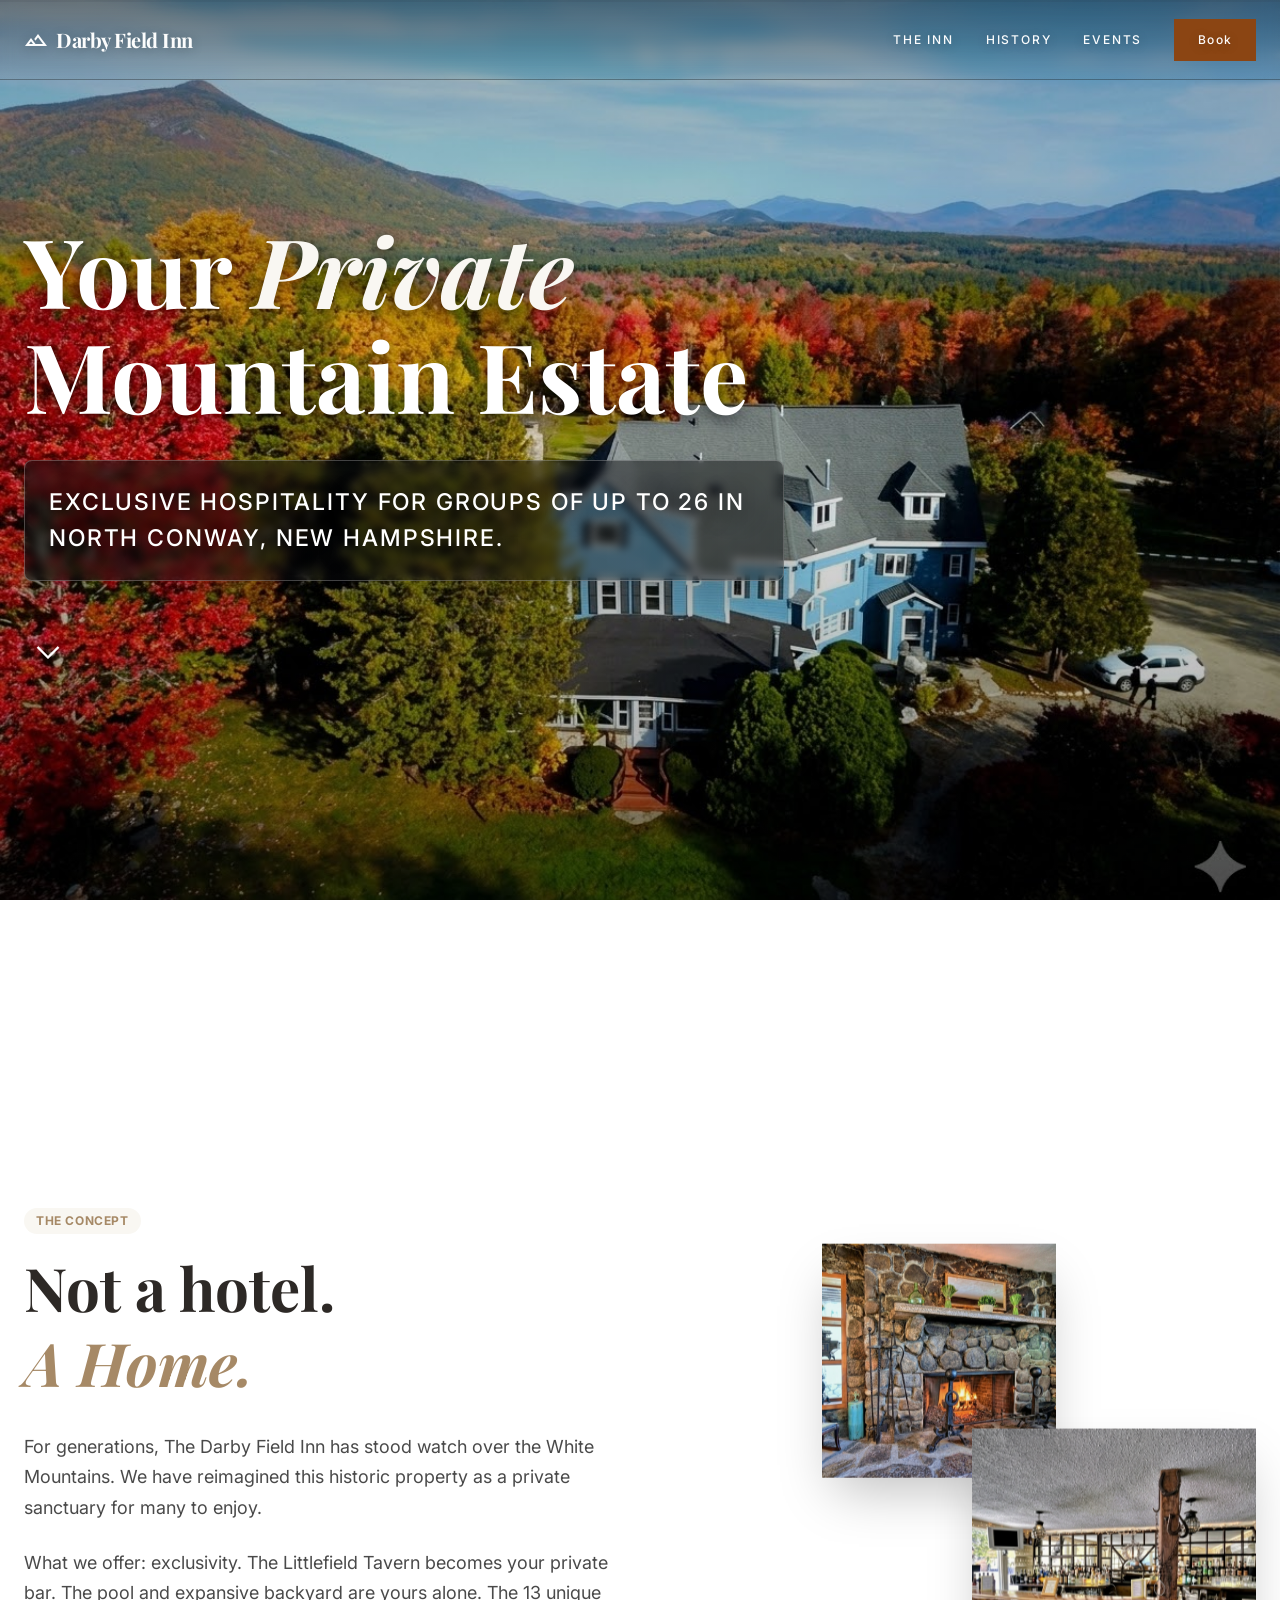
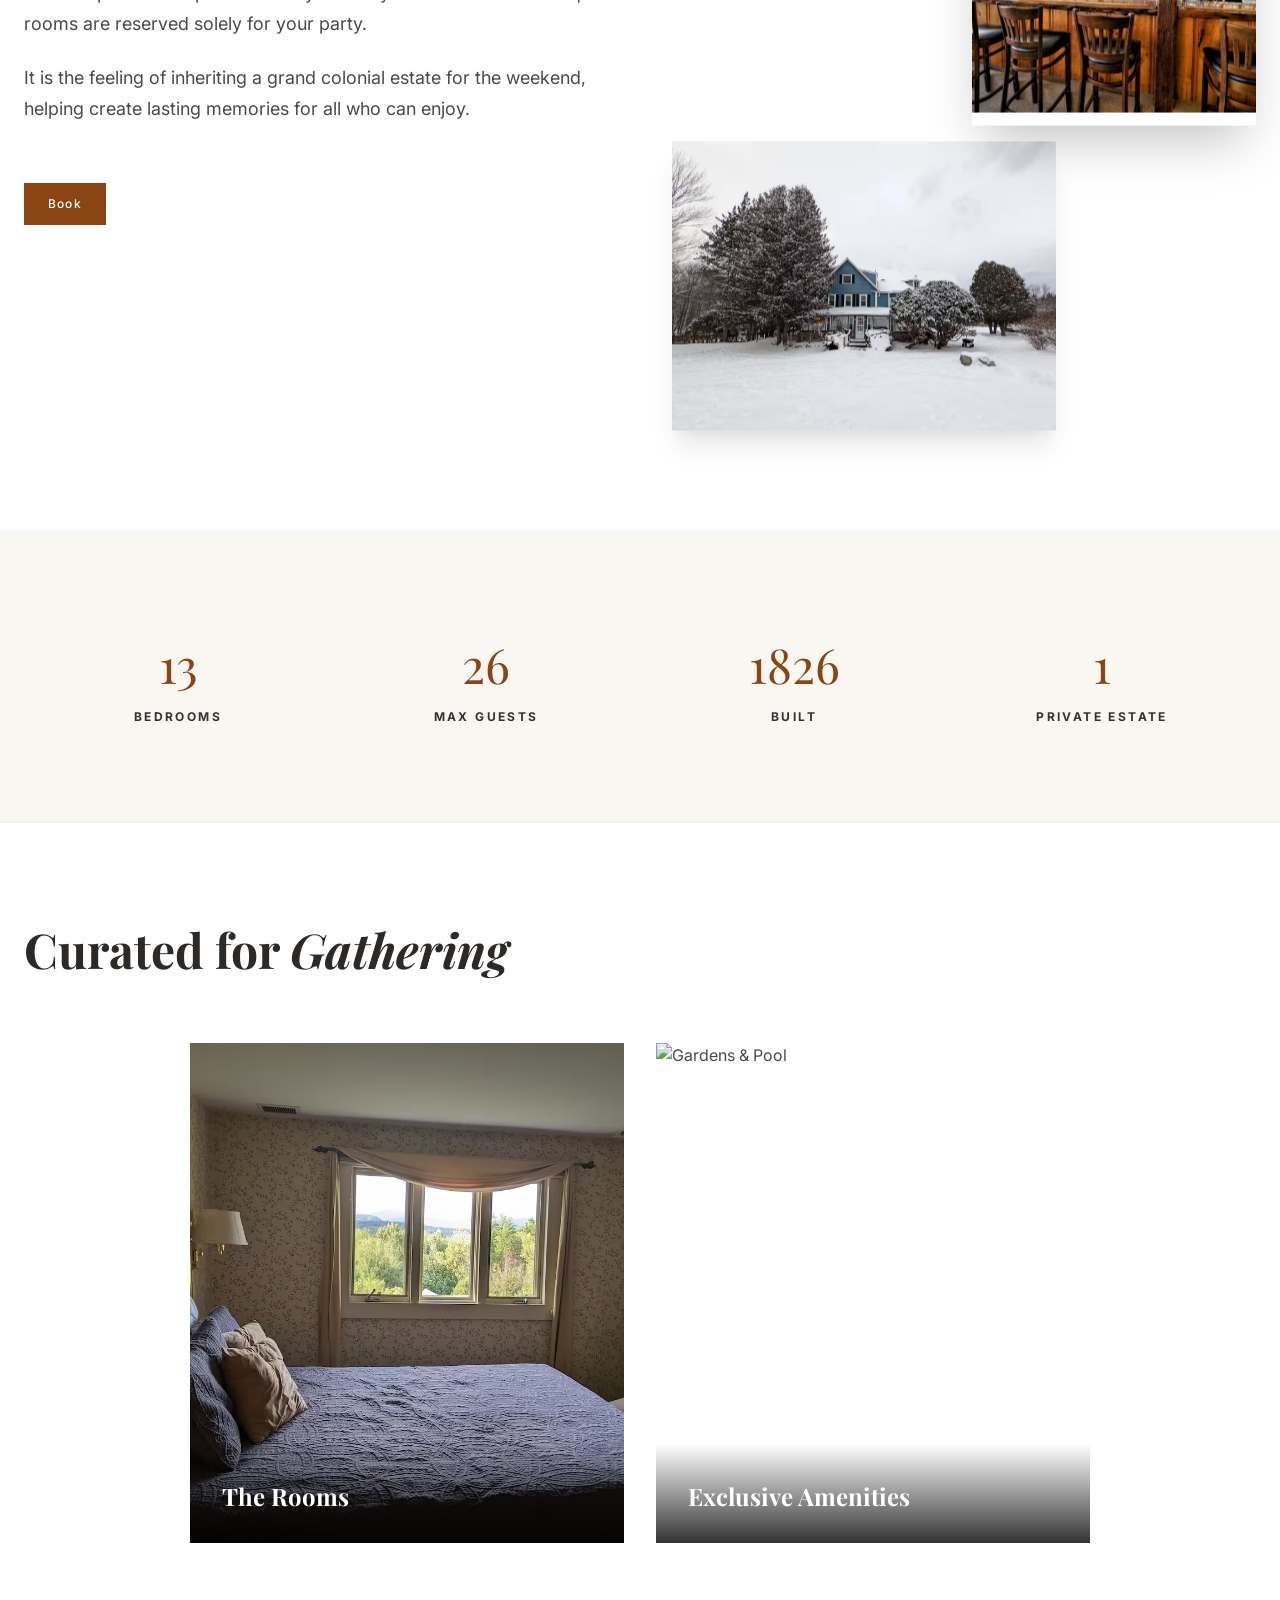
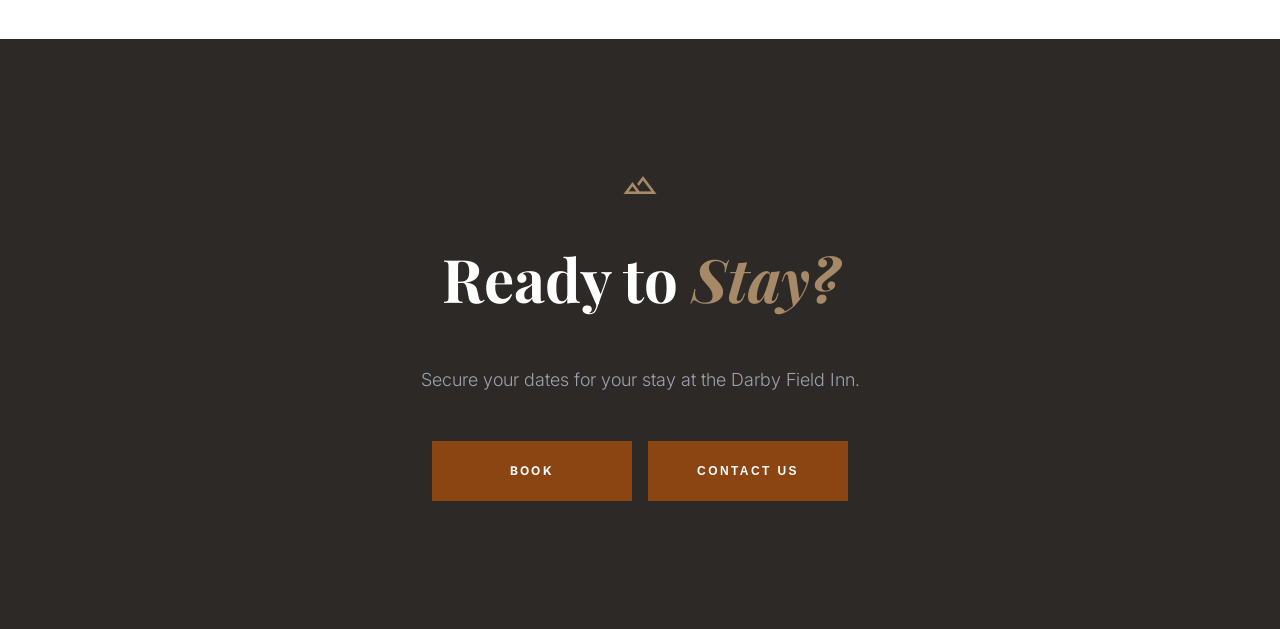
==== commit 9ca643a3: "Replace 'suites' with 'rooms' across the site" ====
--- a/index.html
+++ b/index.html
@@ -154,7 +154,7 @@
           </p>
           <p style="margin-bottom: var(--spacing-6);">
             What we offer: exclusivity. The Littlefield Tavern becomes your private bar. 
-            The pool and expansive backyard are yours alone. The 13 unique suites are reserved solely for your party.
+            The pool and expansive backyard are yours alone. The 13 unique rooms are reserved solely for your party.
           </p>
           <p>
             It is the feeling of inheriting a grand colonial estate for the weekend, 
@@ -218,13 +218,13 @@
       </div>
 
       <div class="grid grid-cols-1 lg:grid-cols-2 gap-8 mx-auto" style="max-width: 900px;">
-        <!-- Suites -->
+        <!-- Rooms -->
         <a href="Estate%20page/the-estate.html" class="card-grid-item block">
           <img
             src="assets/images/Darby Bedroom.avif"
-            alt="The Suites">
+            alt="The Rooms">
           <div class="card-overlay">
-            <h3 style="color: white; font-size: var(--font-size-2xl); margin-top: 5px;">The Suites</h3>
+            <h3 style="color: white; font-size: var(--font-size-2xl); margin-top: 5px;">The Rooms</h3>
           </div>
         </a>
 
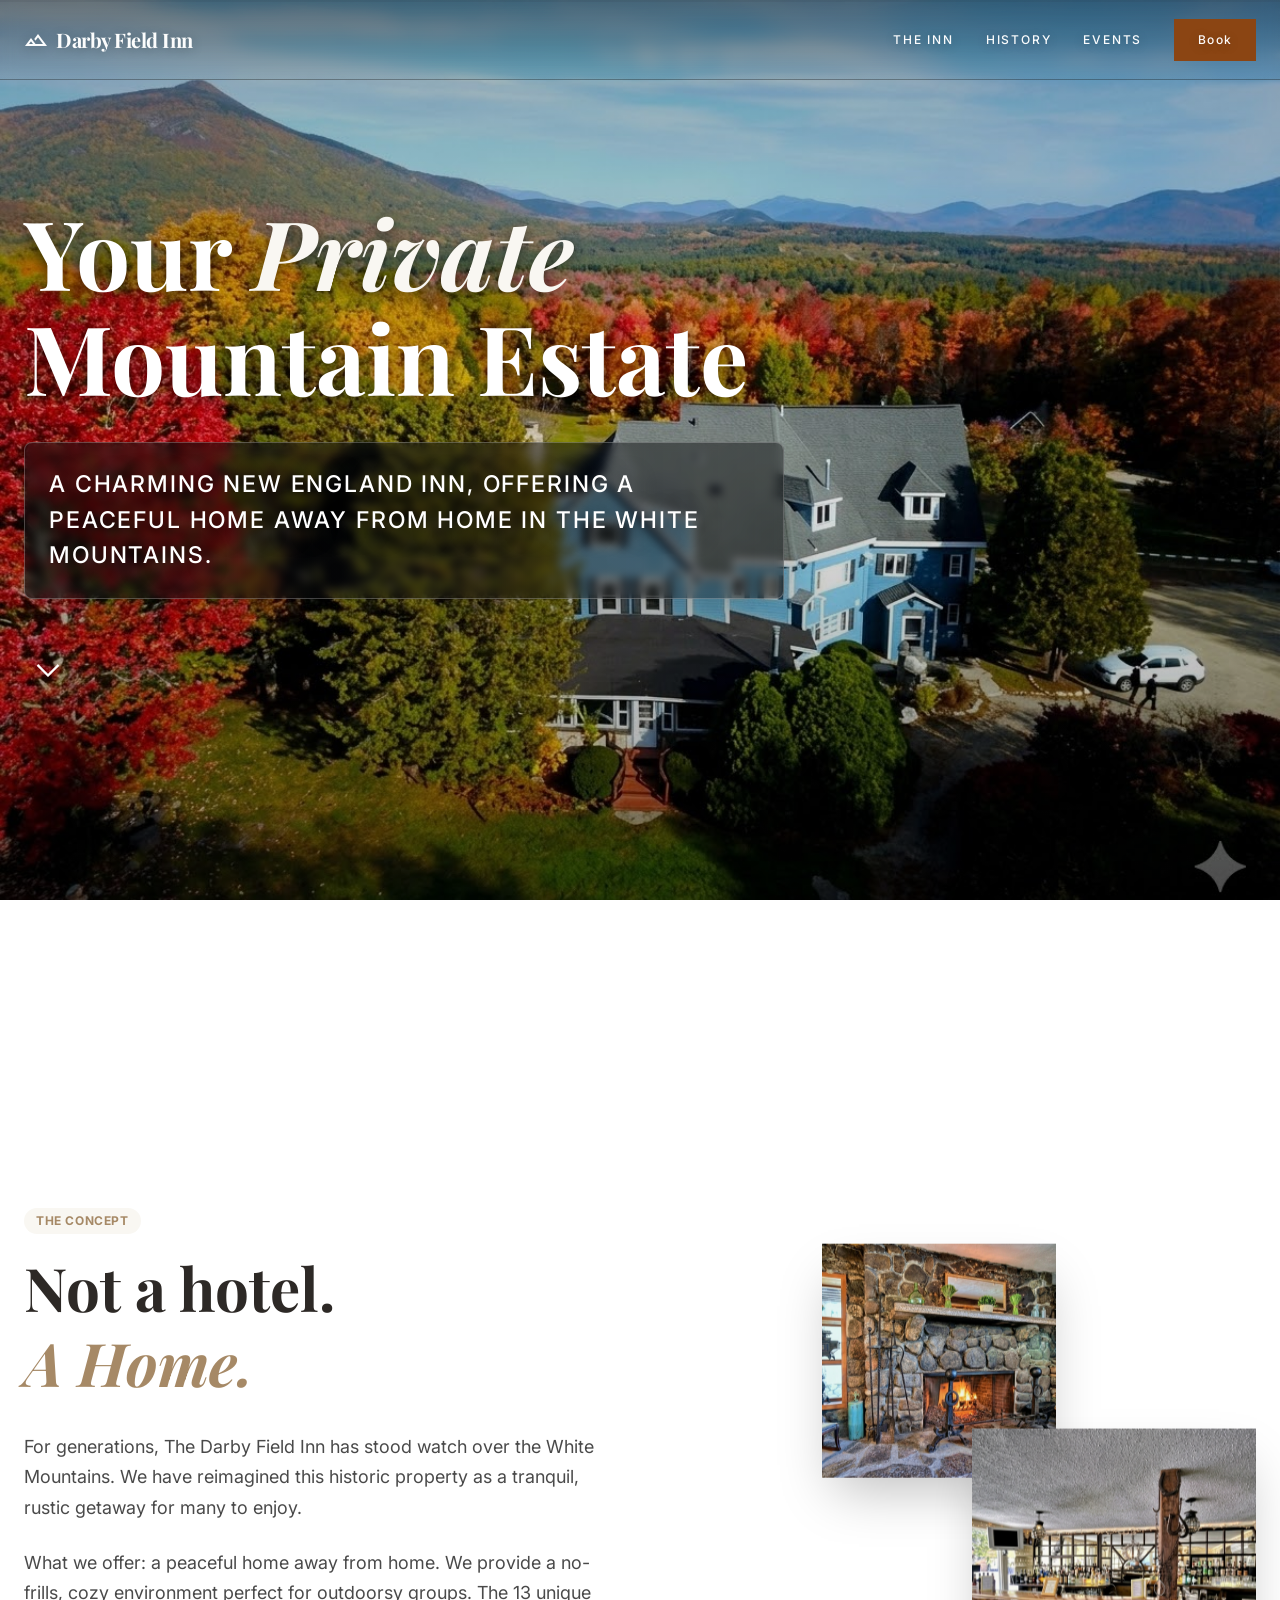
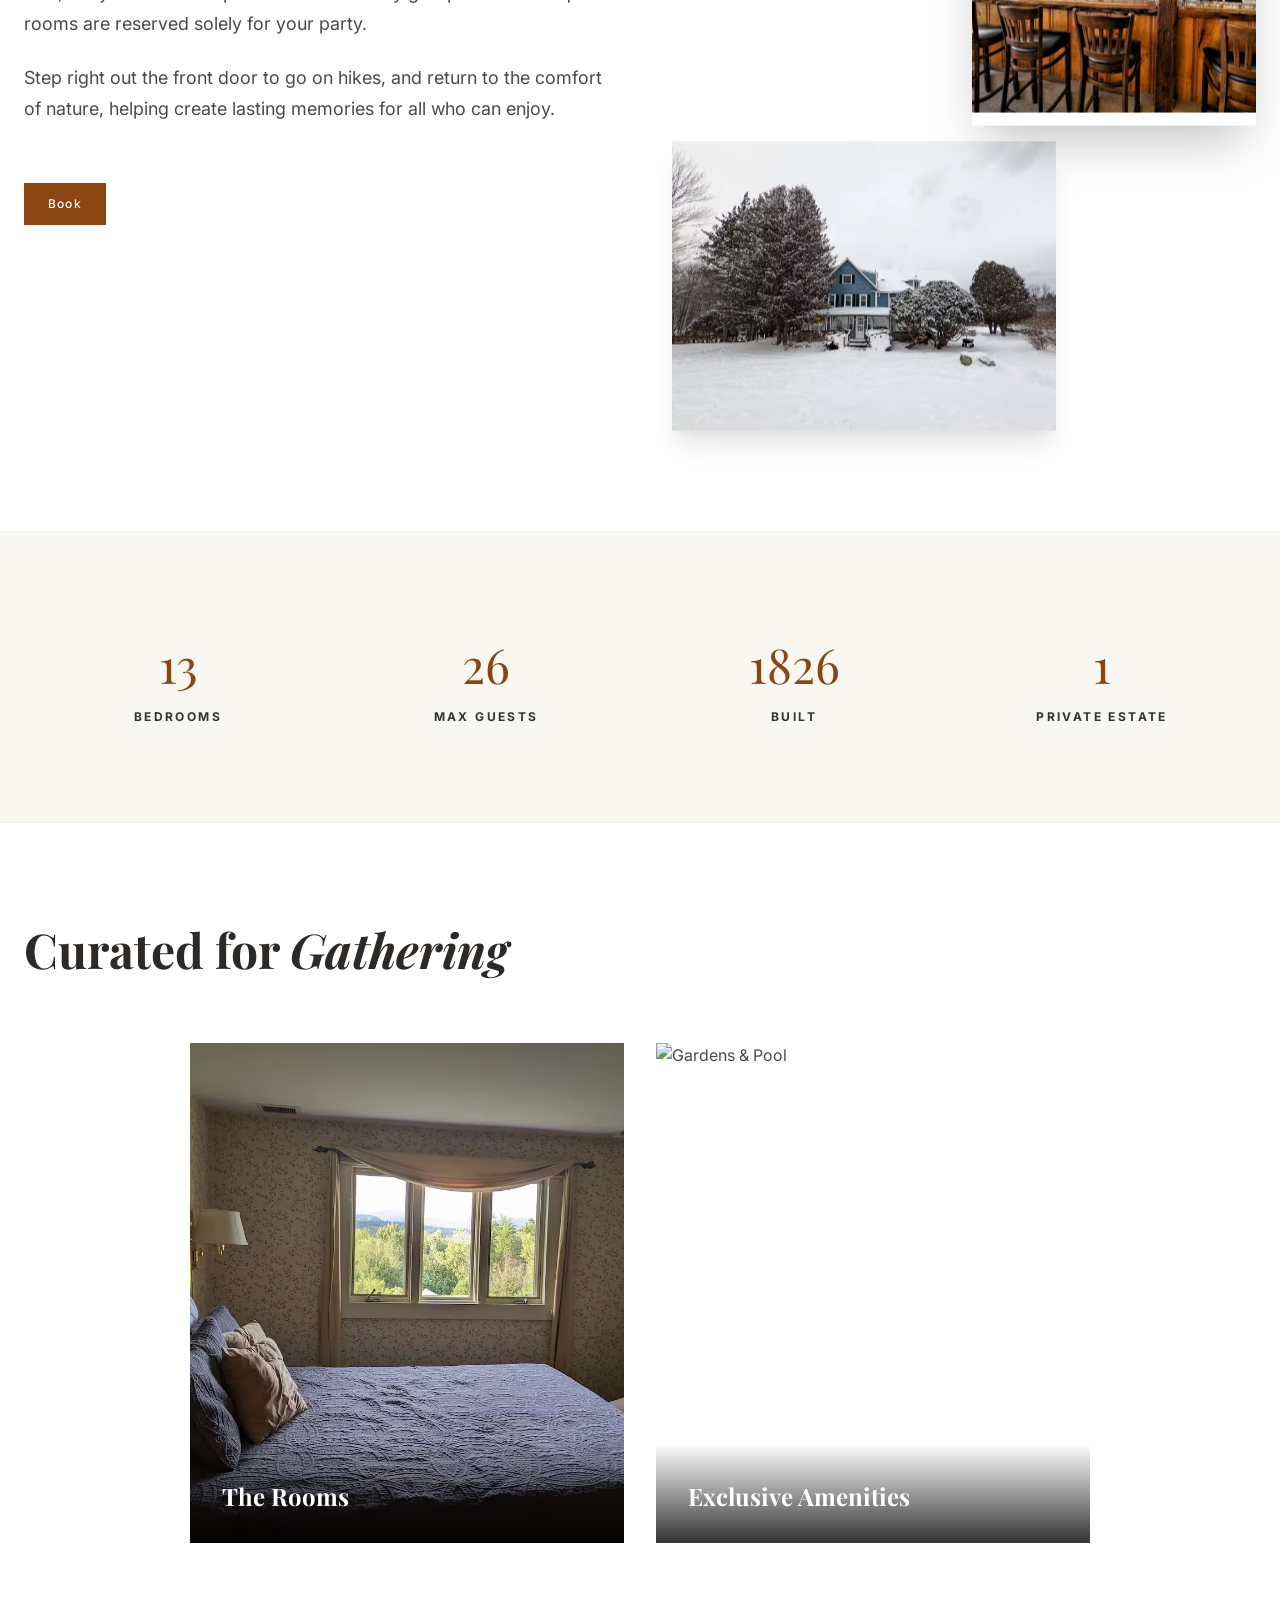
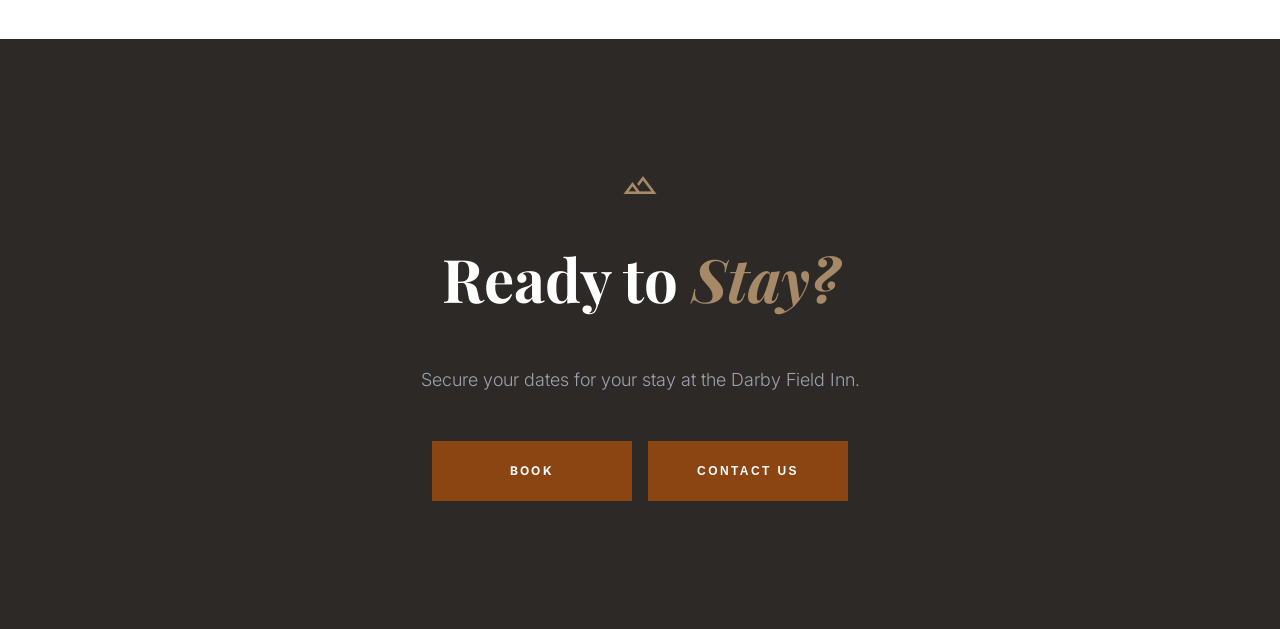
==== commit 40d8ce6e: "Update homepage copy and fix spelling of cozy" ====
--- a/index.html
+++ b/index.html
@@ -129,7 +129,7 @@
       </h1>
       <div class="hero-copy-panel">
         <p class="hero-copy uppercase-tracking-wide">
-          Exclusive hospitality for groups of up to 26 in North Conway, New Hampshire.
+          A charming New England inn, offering a peaceful home away from home in the White Mountains.
         </p>
       </div>
       <div style="margin-top: var(--spacing-12);">
@@ -150,14 +150,13 @@
         <div style="color: var(--color-text-body); font-size: var(--font-size-lg); line-height: 1.7;">
           <p style="margin-bottom: var(--spacing-6);">
             For generations, The Darby Field Inn has stood watch over the White Mountains. 
-            We have reimagined this historic property as a private sanctuary for many to enjoy.
+            We have reimagined this historic property as a tranquil, rustic getaway for many to enjoy.
           </p>
           <p style="margin-bottom: var(--spacing-6);">
-            What we offer: exclusivity. The Littlefield Tavern becomes your private bar. 
-            The pool and expansive backyard are yours alone. The 13 unique rooms are reserved solely for your party.
+            What we offer: a peaceful home away from home. We provide a no-frills, cozy environment perfect for outdoorsy groups. The 13 unique rooms are reserved solely for your party.
           </p>
           <p>
-            It is the feeling of inheriting a grand colonial estate for the weekend, 
+            Step right out the front door to go on hikes, and return to the comfort of nature, 
             helping create lasting memories for all who can enjoy.
           </p>
         </div>
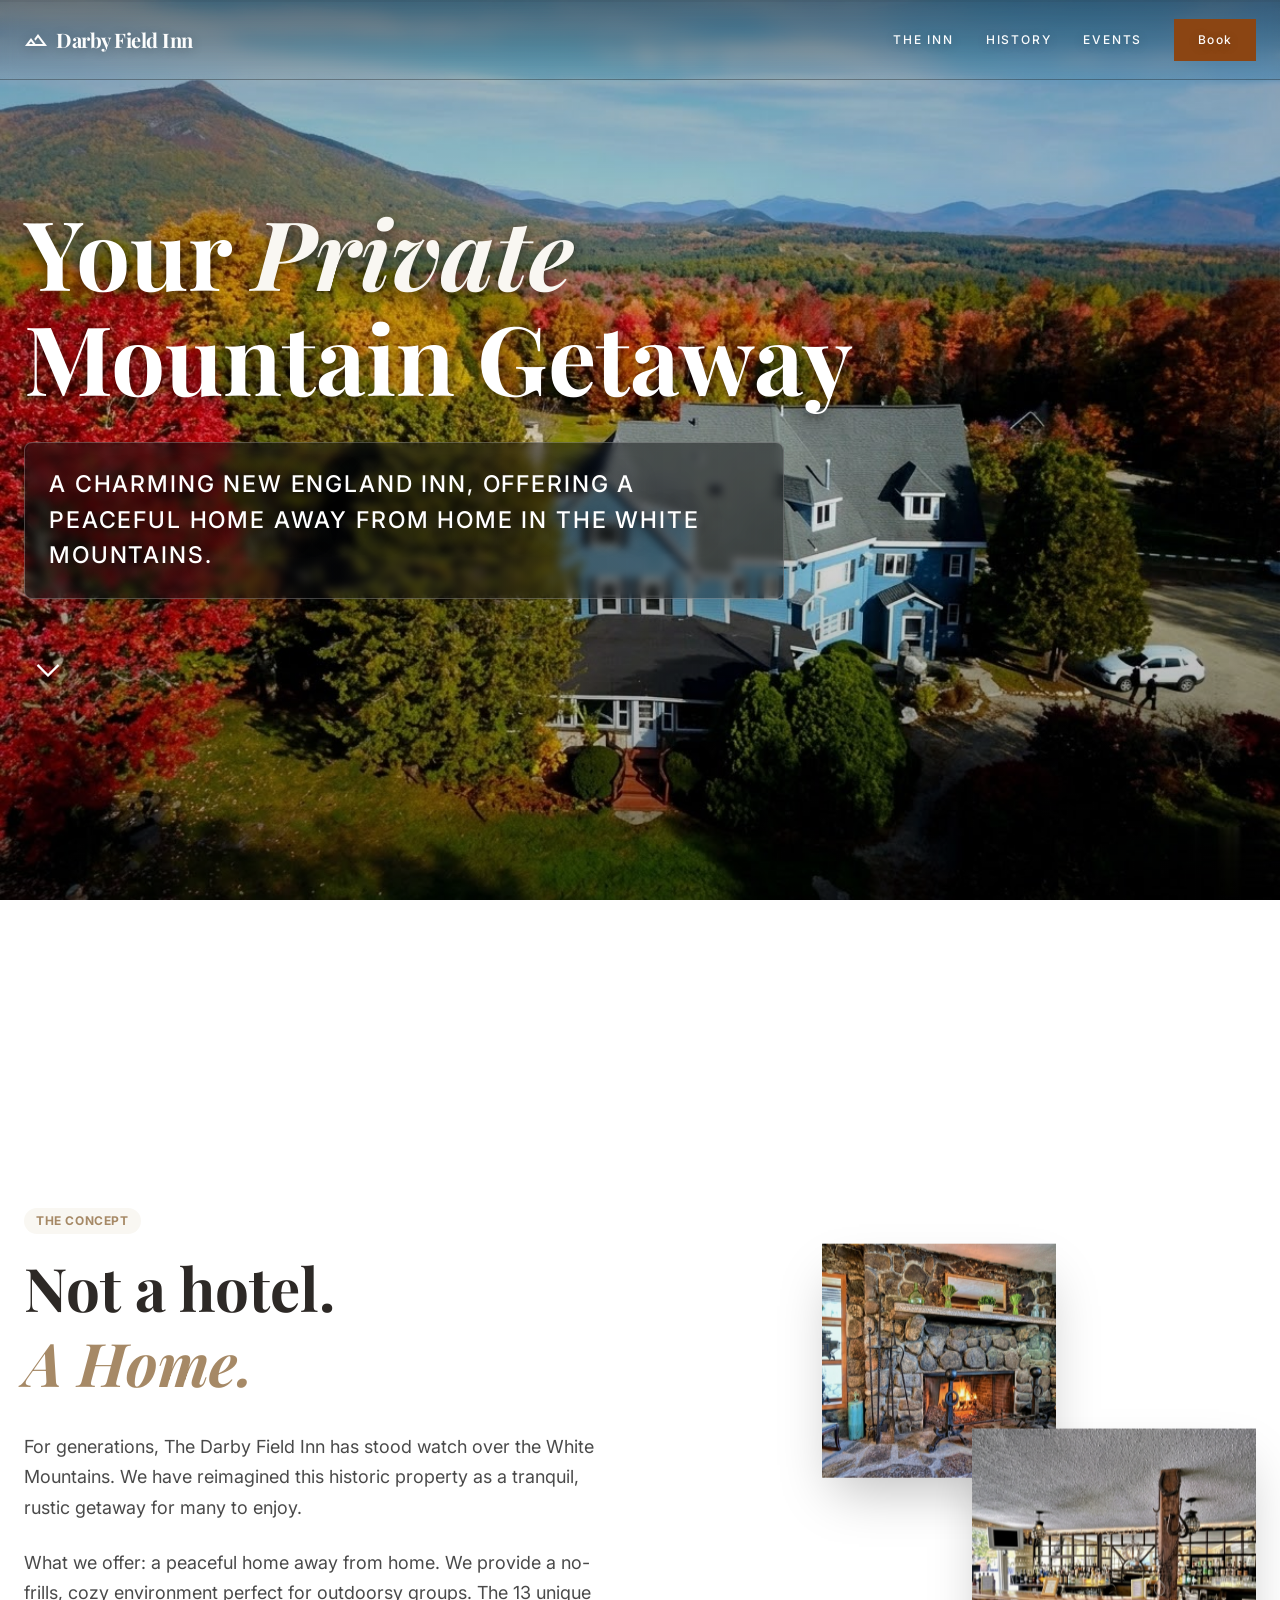
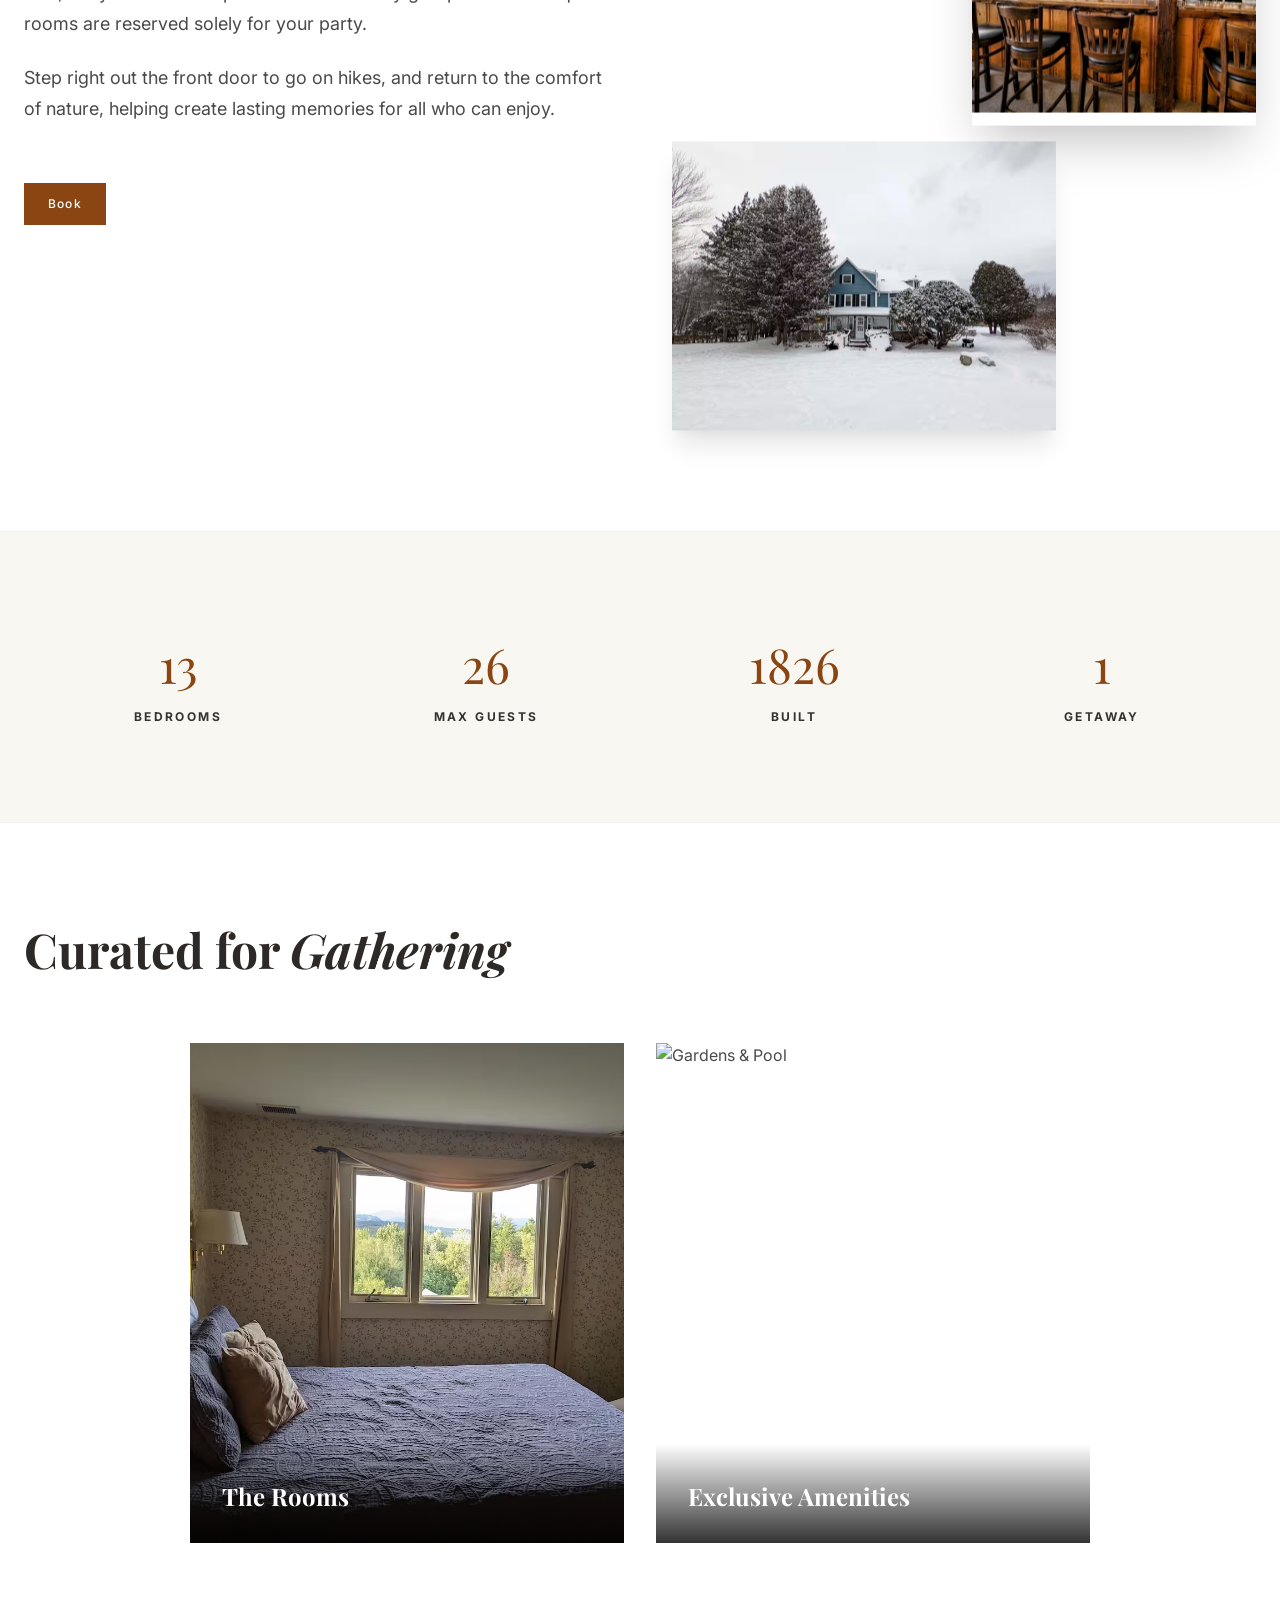
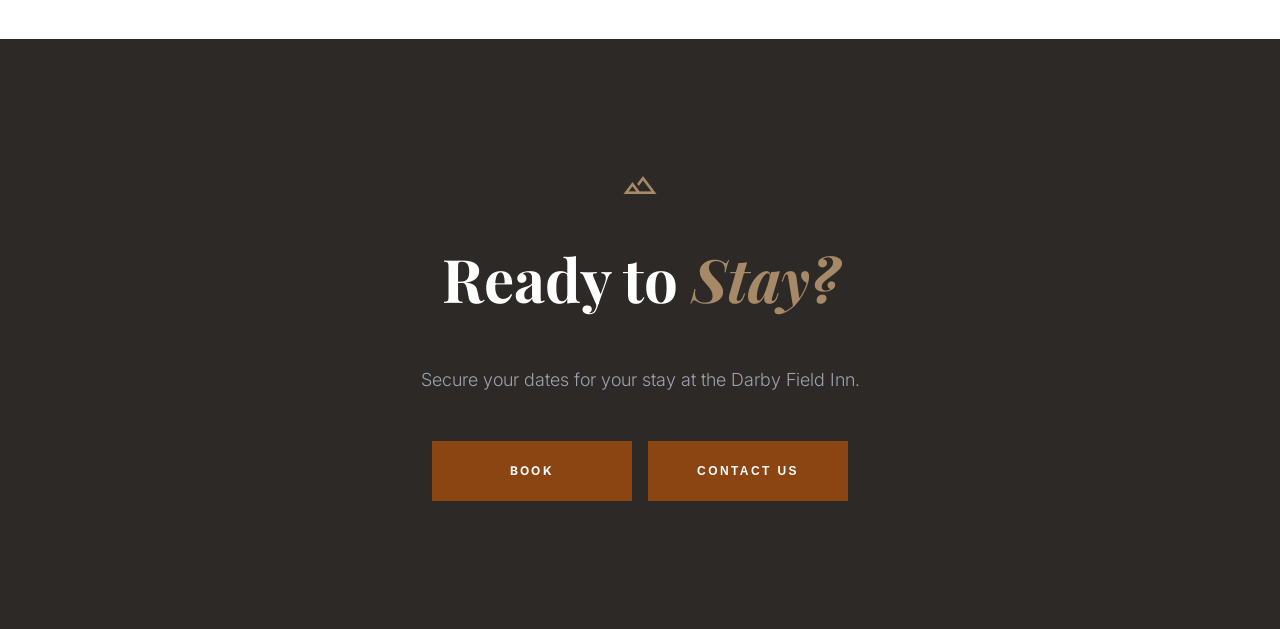
==== commit 7dc40f30: "Update homepage getaway copy and hero image Replace Estate wording with Getaway in the homepage hero" ====
--- a/index.html
+++ b/index.html
@@ -125,7 +125,7 @@
     <div class="container hero-content text-white">
       <h1
         style="font-family: var(--font-family-display); font-size: 6rem; max-width: 900px; line-height: 1.1; color: var(--color-white); text-shadow: 0 4px 15px rgba(0,0,0,0.6);">
-        Your <span class="serif-italic" style="color: var(--color-estate-cream);">Private</span><br>Mountain Estate
+        Your <span class="serif-italic" style="color: var(--color-estate-cream);">Private</span><br>Mountain Getaway
       </h1>
       <div class="hero-copy-panel">
         <p class="hero-copy uppercase-tracking-wide">
@@ -203,7 +203,7 @@
       </div>
       <div class="stat-item">
         <div class="stat-value">1</div>
-        <div class="stat-label">Private Estate</div>
+        <div class="stat-label">Getaway</div>
       </div>
     </div>
   </section>
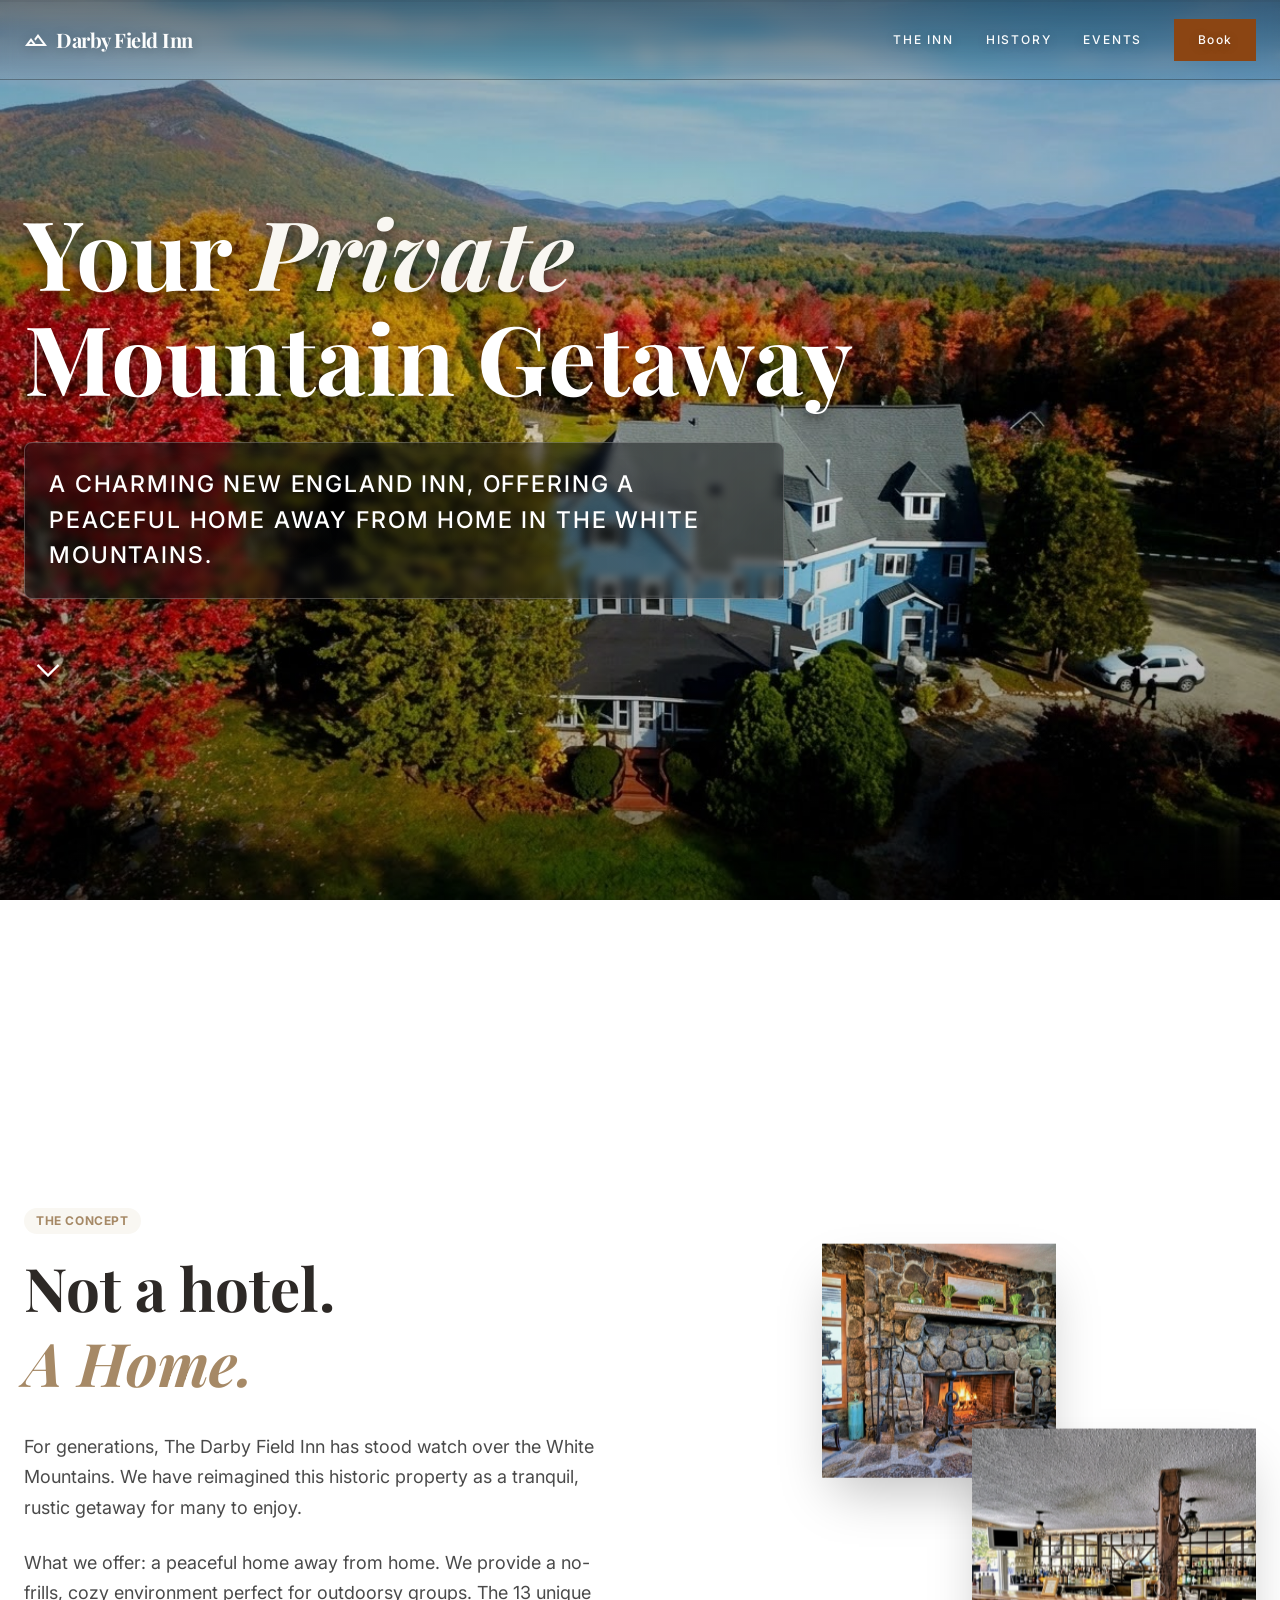
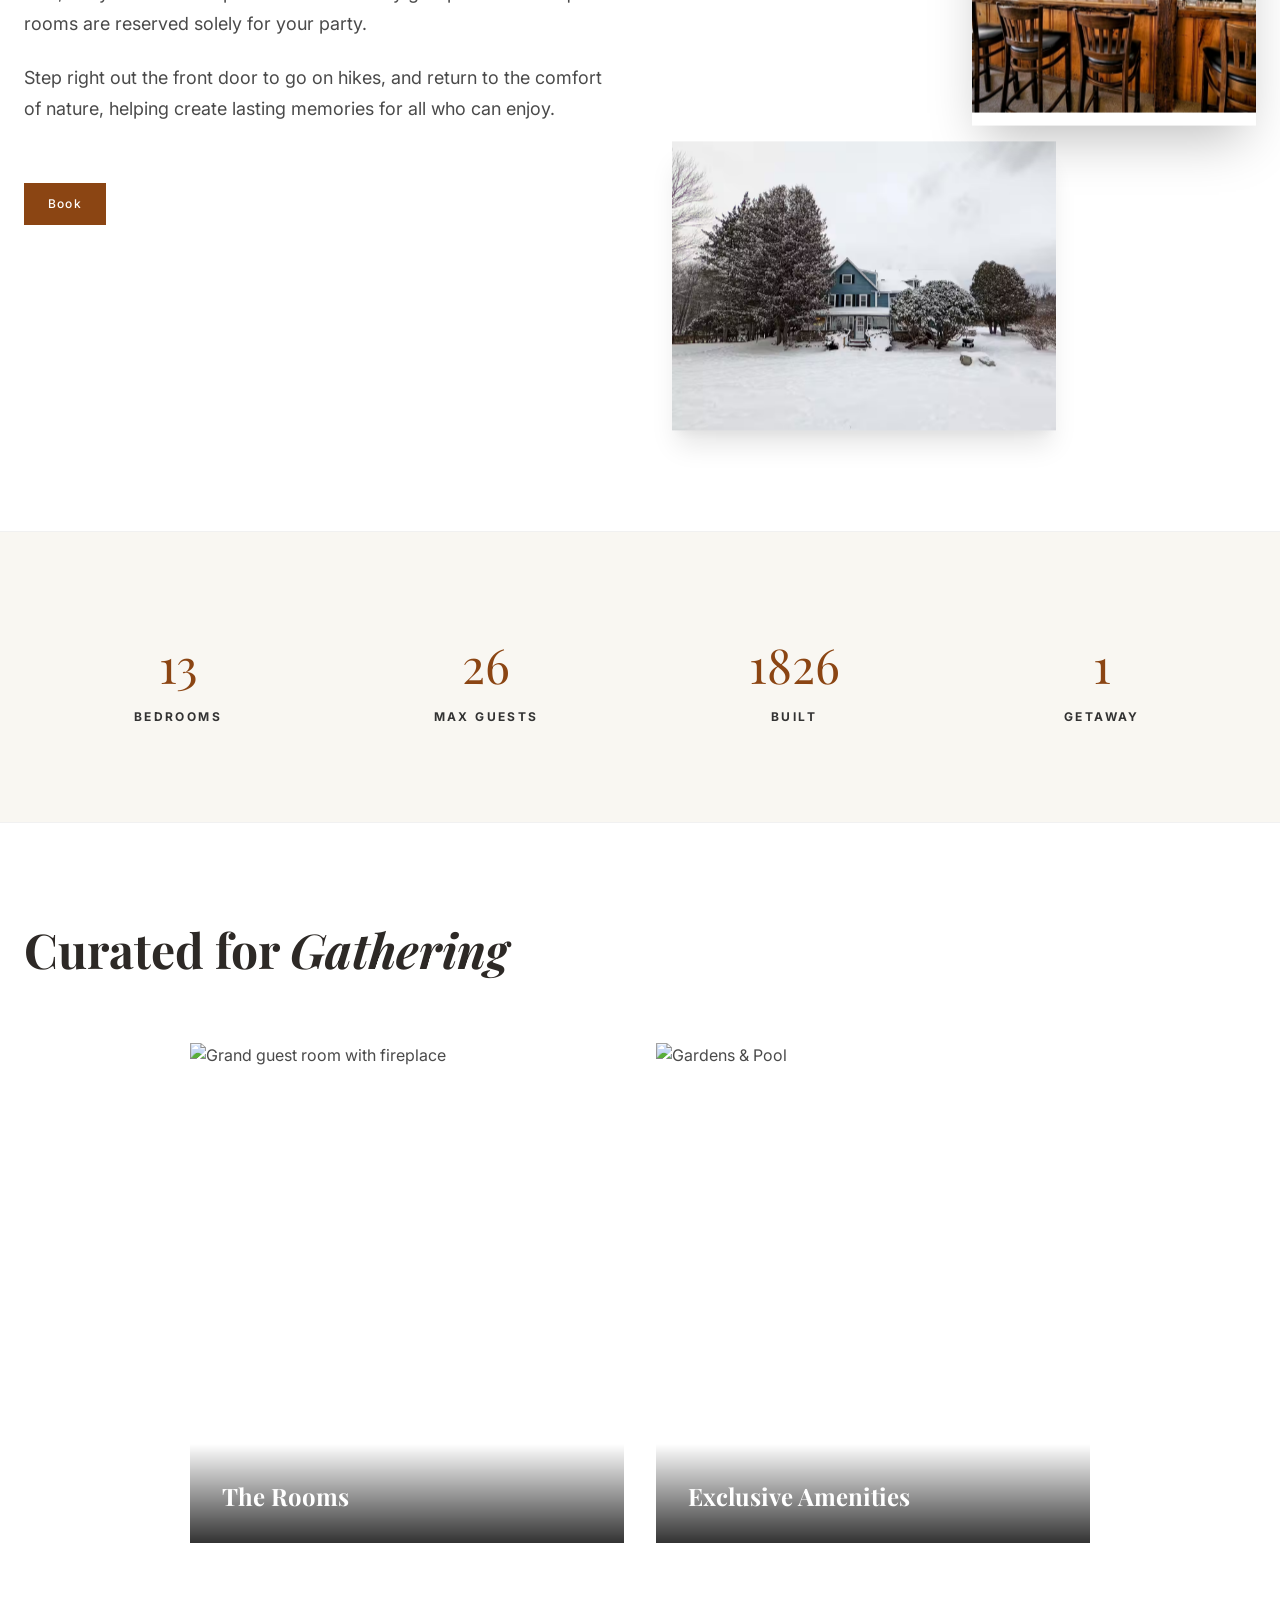
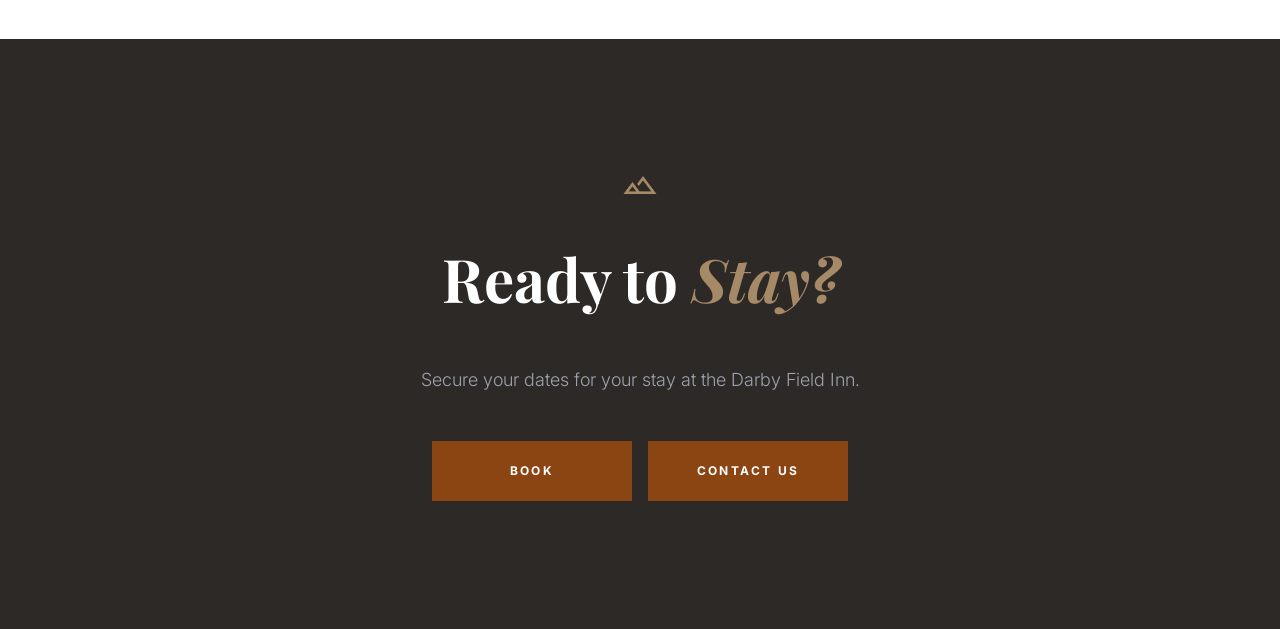
==== commit 52d4dc3b: "Update group stay content and Airbnb links Replace wedding language with elopement on the gatherings" ====
--- a/index.html
+++ b/index.html
@@ -4,9 +4,11 @@
 <head>
   <meta charset="UTF-8">
   <meta name="viewport" content="width=device-width, initial-scale=1.0">
-  <title>Darby Field Inn | Luxury Mountain Retreat</title>
+  <title>Darby Field Inn | Mountain Retreat</title>
   <meta name="description"
     content="Exclusive hospitality for groups of up to 26 in North Conway, New Hampshire. Your private sanctuary in the White Mountains.">
+  <meta property="og:title" content="Darby Field Inn | Mountain Retreat">
+  <meta name="twitter:title" content="Darby Field Inn | Mountain Retreat">
 
   <!-- Design System -->
   <link rel="stylesheet" href="design-system/css/index.css">
@@ -218,10 +220,10 @@
 
       <div class="grid grid-cols-1 lg:grid-cols-2 gap-8 mx-auto" style="max-width: 900px;">
         <!-- Rooms -->
-        <a href="Estate%20page/the-estate.html" class="card-grid-item block">
-          <img
-            src="assets/images/Darby Bedroom.avif"
-            alt="The Rooms">
+        <a href="https://www.airbnb.com/rooms/709580059103925346?source_impression_id=p3_1774135231_P3nJDFWGolF8yGQc" class="card-grid-item block" target="_blank" rel="noopener noreferrer">
+          <img
+            src="https://a0.muscache.com/im/pictures/miso/Hosting-709580059103925346/original/3a368661-a7d5-4df4-87e8-6053855b9783.jpeg?im_w=1200"
+            alt="Grand guest room with fireplace">
           <div class="card-overlay">
             <h3 style="color: white; font-size: var(--font-size-2xl); margin-top: 5px;">The Rooms</h3>
           </div>
@@ -257,9 +259,10 @@
           class="hover:bg-opacity-90 transition-all footer-cta-btn" target="_blank" rel="noopener noreferrer">
           Book
         </a>
-        <button class="hover:bg-opacity-90 transition-all footer-cta-btn" onclick="openModal()">
+        <a href="https://www.airbnb.com/rooms/709580059103925346?source_impression_id=p3_1774135231_P3nJDFWGolF8yGQc"
+          class="hover:bg-opacity-90 transition-all footer-cta-btn" target="_blank" rel="noopener noreferrer">
           Contact Us
-        </button>
+        </a>
       </div>
     </div>
 
